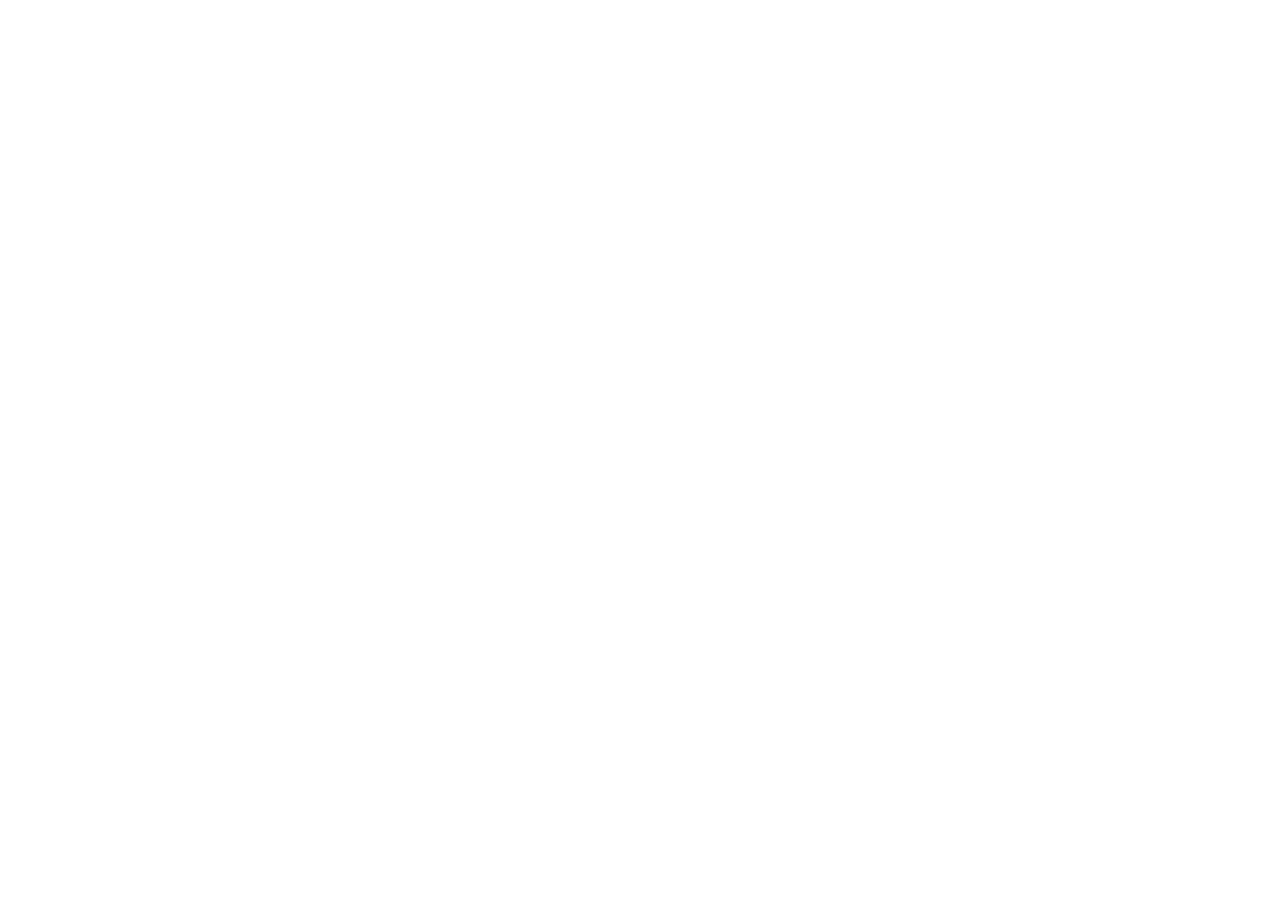
==== index.html @ 3c774c59 "project start" ====
<!DOCTYPE html>
<html lang="en">
<head>
    <meta charset="UTF-8">
    <meta name="viewport" content="width=device-width, initial-scale=1.0">
    <link rel="stylesheet" href="./styles/style.css">
    <title>{YOUR WEBSITE NAME}</title>
</head>
<body>
    
</body>
</html>
---- styles/style.css ----
@charset "UTF-8";
/**
  Нормализация блочной модели
 */
*,
::before,
::after {
  box-sizing: border-box;
}

/**
   Убираем внутренние отступы слева тегам списков,
   у которых есть атрибут class
  */
:where(ul, ol):where([class]) {
  padding-left: 0;
}

/**
   Убираем внешние отступы body и двум другим тегам,
   у которых есть атрибут class
  */
body,
:where(blockquote, figure):where([class]) {
  margin: 0;
}

/**
   Убираем внешние отступы вертикали нужным тегам,
   у которых есть атрибут class
  */
:where(h1, h2, h3, h4, h5, h6, p, ul, ol, dl):where([class]) {
  margin-block: 0;
}

:where(dd[class]) {
  margin-left: 0;
}

:where(fieldset[class]) {
  margin-left: 0;
  padding: 0;
  border: none;
}

/**
   Убираем стандартный маркер маркированному списку,
   у которого есть атрибут class
  */
:where(ul[class]) {
  list-style: none;
}

:where(address[class]) {
  font-style: normal;
}

/**
   Обнуляем вертикальные внешние отступы параграфа,
   объявляем локальную переменную для внешнего отступа вниз,
   чтобы избежать взаимодействие с более сложным селектором
  */
p {
  --paragraphMarginBottom: 24px;
  margin-block: 0;
}

/**
   Внешний отступ вниз для параграфа без атрибута class,
   который расположен не последним среди своих соседних элементов
  */
p:where(:not([class]):not(:last-child)) {
  margin-bottom: var(--paragraphMarginBottom);
}

/**
   Упрощаем работу с изображениями и видео
  */
img,
video {
  display: block;
  height: auto;
}

/**
   Наследуем свойства шрифт для полей ввода
  */
input,
textarea,
select,
button {
  font: inherit;
}

html {
  /**
     Пригодится в большинстве ситуаций
     (когда, например, нужно будет "прижать" футер к низу сайта)
    */
  height: 100%;
  /**
     Убираем скачок интерфейса по горизонтали
     при появлении / исчезновении скроллбара
    */
  scrollbar-gutter: stable;
}

/**
   Плавный скролл
  */
html,
:has(:target) {
  scroll-behavior: smooth;
}

body {
  /**
     Пригодится в большинстве ситуаций
     (когда, например, нужно будет "прижать" футер к низу сайта)
    */
  min-height: 100%;
  /**
     Унифицированный интерлиньяж
    */
  line-height: 1.5;
}

/**
   Нормализация высоты элемента ссылки при его инспектировании в DevTools
  */
a:where([class]) {
  display: inline-flex;
}

/**
   Курсор-рука при наведении на элемент
  */
button,
label {
  cursor: pointer;
}

/**
   Приводим к единому цвету svg-элементы
   (за исключением тех, у которых уже указан
   атрибут fill со значением 'none' или начинается с 'url')
  */
:where([fill]:not([fill=none], [fill^=url])) {
  fill: currentColor;
}

/**
   Приводим к единому цвету svg-элементы
   (за исключением тех, у которых уже указан
   атрибут stroke со значением 'none')
  */
:where([stroke]:not([stroke=none], [stroke^=url])) {
  stroke: currentColor;
}

/**
   Чиним баг задержки смены цвета при взаимодействии с svg-элементами
  */
svg * {
  transition-property: fill, stroke;
}

/**
   Приведение рамок таблиц в классический 'collapse' вид
  */
:where(table) {
  border-collapse: collapse;
  border-color: currentColor;
}

/**
   Удаляем все анимации и переходы для людей,
   которые предпочитают их не использовать
  */
@media (prefers-reduced-motion: reduce) {
  *,
  ::before,
  ::after {
    animation-duration: 0.01ms !important;
    animation-iteration-count: 1 !important;
    transition-duration: 0.01ms !important;
    scroll-behavior: auto !important;
  }
}
body {
  font-family: var(--font-family-base);
  font-weight: "YOUR FONT WEIGHT HERE";
  font-size: "YOUR FONT SIZE HERE";
  line-height: "YOUR LINE HEIGHT HERE";
  color: "YOUR TEXT COLOR HERE";
  background-color: "YOUR BACKGROUND COLOR HERE";
}

a,
button,
textarea,
input,
svg * {
  transition-duration: var(--transition-duration);
}

a {
  text-decoration: none;
  color: inherit;
}

:root {
  --font-family-base: "YOUR FONT FAMILY HERE";
  --container-width: "YOUR CONTAINER WIDTH HERE";
  --container-padding-x: "YOUR CONTAINER PADDING X HERE";
}

.container {
  max-width: calc(var(--container-width) + var(--container-padding-x) * 2);
  margin-inline: auto;
  padding-inline: var(--container-padding-x);
}

.visually-hidden {
  position: absolute !important;
  width: 1px !important;
  height: 1px !important;
  margin: -1px !important;
  border: 0 !important;
  padding: 0 !important;
  white-space: nowrap !important;
  -webkit-clip-path: inset(100%) !important;
          clip-path: inset(100%) !important;
  clip: rect(0 0 0 0) !important;
  overflow: hidden !important;
}

@media (max-width: 550px) {
  .hidden-mobile {
    display: none !important;
  }
}

@media (min-width: 550px) {
  .visible-mobile {
    display: none !important;
  }
}

@media (max-width: 1024px) {
  .hidden-tablet {
    display: none !important;
    visibility: hidden;
  }
}

@media (min-width: 1024px) {
  .visible-tablet {
    display: none !important;
    visibility: hidden;
  }
}/*# sourceMappingURL=style.css.map */
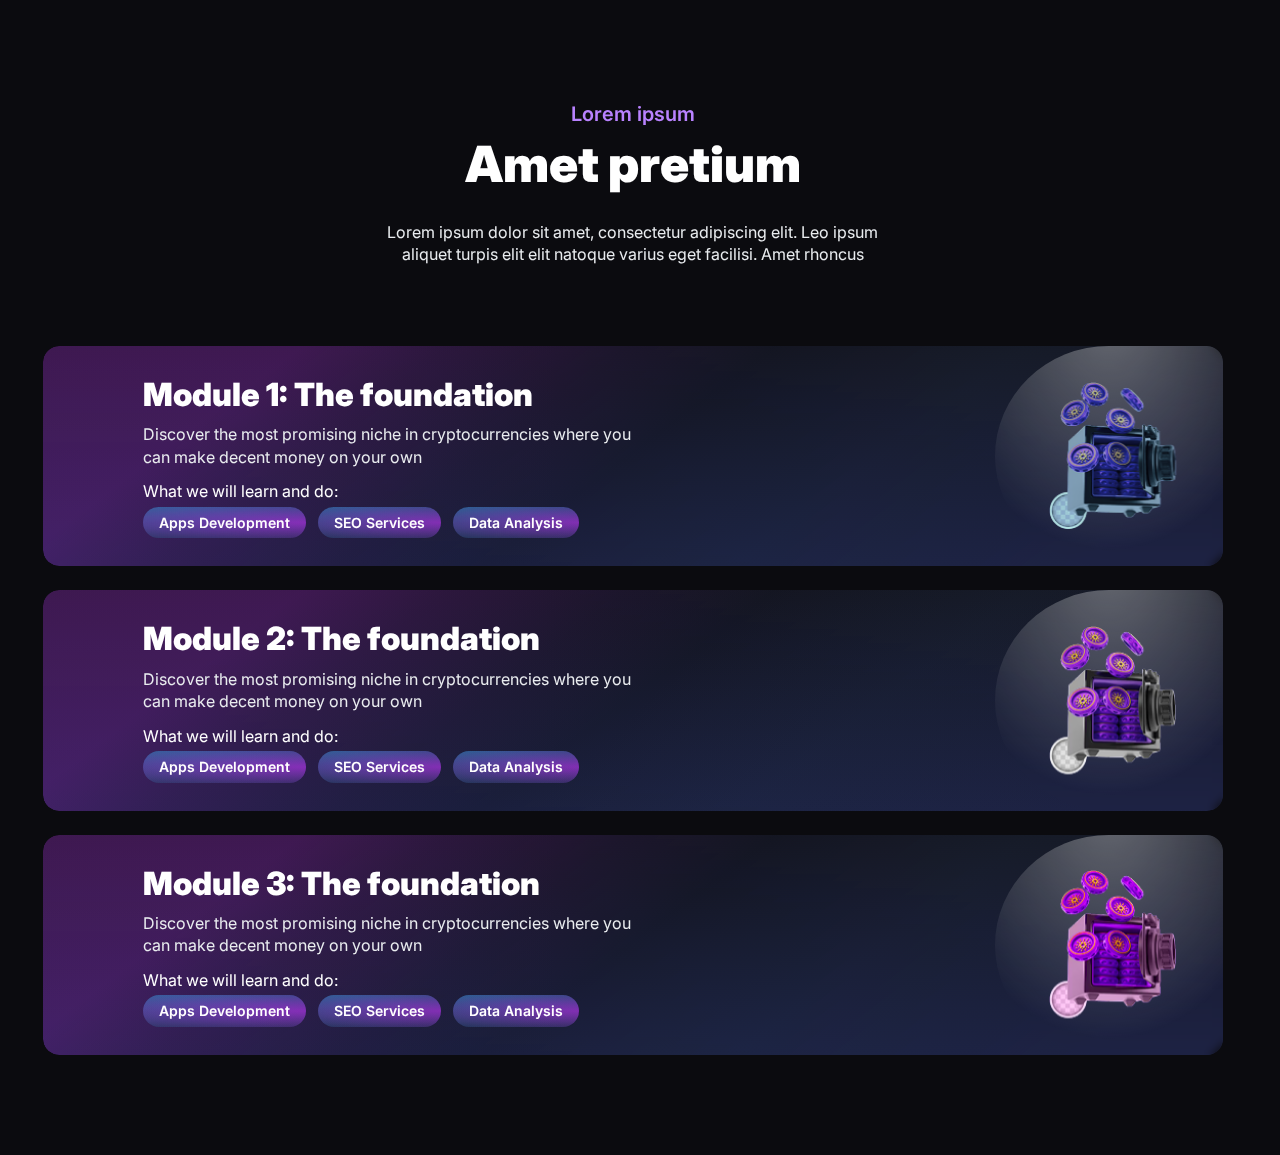
==== commit b0b22518: "modules done" ====
--- a/index.html
+++ b/index.html
@@ -1,12 +1,185 @@
 <!DOCTYPE html>
 <html lang="en">
-<head>
-    <meta charset="UTF-8">
-    <meta name="viewport" content="width=device-width, initial-scale=1.0">
-    <link rel="stylesheet" href="./styles/style.css">
-    <title>{YOUR WEBSITE NAME}</title>
-</head>
-<body>
-    
-</body>
-</html>+  <head>
+    <meta charset="UTF-8" />
+    <meta name="viewport" content="width=device-width, initial-scale=1.0" />
+    <link rel="stylesheet" href="./styles/style.css" />
+    <title>Crypto</title>
+  </head>
+  <body>
+    <main class="main">
+      <section class="modules section">
+        <div class="modules__inner">
+          <div class="container">
+            <div class="modules__text">
+              <h5 class="modules__subtitle section__subtitle">Lorem ipsum</h5>
+              <h2 class="modules__title section__title">Amet pretium</h2>
+              <p class="modules__body-text section__body-text">
+                Lorem ipsum dolor sit amet, consectetur adipiscing elit. Leo
+                ipsum aliquet turpis elit elit natoque varius eget facilisi.
+                Amet rhoncus
+              </p>
+            </div>
+          </div>
+          <div class="modules__content">
+            <div class="container">
+              <div class="modules__cards">
+                <div class="modules__card">
+                  <div class="modules__card-content">
+                    <div class="modules__card-drop-down">
+                      <div class="modules__card-top">
+                        <p class="modules__card-title">
+                          Module 1: The foundation
+                        </p>
+                        <button class="modules__card-icon-wrapper">
+                          <svg
+                            class="modules__card-arrow visible-mobile"
+                            viewBox="0 0 29 12"
+                            fill="none"
+                            xmlns="http://www.w3.org/2000/svg"
+                          >
+                            <path
+                              d="M2.2487 0.315406L13.5702 9.53686C13.8173 9.7391 14.1507 9.85254 14.4982 9.85254C14.8457 9.85254 15.1791 9.7391 15.4262 9.53686L26.7501 0.317406C26.9987 0.115267 27.3332 0.00200071 27.6817 0.00200071C28.0302 0.0020007 28.3647 0.115267 28.6133 0.317406C28.7357 0.416154 28.833 0.534179 28.8994 0.664524C28.9658 0.79487 29 0.9349 29 1.07636C29 1.21782 28.9658 1.35785 28.8994 1.4882C28.833 1.61854 28.7357 1.73657 28.6133 1.83531L17.2942 11.0548C16.5486 11.6606 15.5455 12 14.5006 12C13.4558 12 12.4526 11.6606 11.7071 11.0548L0.387957 1.83532C0.26519 1.73654 0.167604 1.61839 0.100967 1.48786C0.0343323 1.35733 -1.89284e-06 1.21706 -1.89453e-06 1.07536C-1.89621e-06 0.93366 0.0343323 0.793396 0.100967 0.662865C0.167604 0.532334 0.26519 0.414186 0.387957 0.315406C0.636511 0.113267 0.971054 3.34242e-07 1.31954 3.30086e-07C1.66802 3.25931e-07 2.00256 0.113267 2.25112 0.315406"
+                              fill="white"
+                            />
+                          </svg>
+                        </button>
+                      </div>
+                      <div class="modules__card-text-wrapper">
+                        <div class="modules__card-hide-text">
+                          <p class="modules__card-text section__body-text">
+                            Discover the most promising niche in
+                            cryptocurrencies where you can make decent money on
+                            your own
+                          </p>
+                        </div>
+                      </div>
+                    </div>
+                    <p class="modules__subtitle">What we will learn and do:</p>
+                    <div class="modules__card-buttons">
+                      <a href="#" class="modules__card-btn button--hash"
+                        >Apps Development</a
+                      >
+                      <a href="#" class="modules__card-btn button--hash"
+                        >SEO Services</a
+                      >
+                      <a href="#" class="modules__card-btn button--hash"
+                        >Data Analysis</a
+                      >
+                    </div>
+                  </div>
+                  <img
+                    src="./public/images/modules/card1.png"
+                    alt="card image"
+                    class="modules__card-image"
+                  />
+                </div>
+                <div class="modules__card">
+                  <div class="modules__card-content">
+                    <div class="modules__card-drop-down">
+                      <div class="modules__card-top">
+                        <p class="modules__card-title">
+                          Module 2: The foundation
+                        </p>
+                        <button class="modules__card-icon-wrapper">
+                          <svg
+                            class="modules__card-arrow visible-mobile"
+                            viewBox="0 0 29 12"
+                            fill="none"
+                            xmlns="http://www.w3.org/2000/svg"
+                          >
+                            <path
+                              d="M2.2487 0.315406L13.5702 9.53686C13.8173 9.7391 14.1507 9.85254 14.4982 9.85254C14.8457 9.85254 15.1791 9.7391 15.4262 9.53686L26.7501 0.317406C26.9987 0.115267 27.3332 0.00200071 27.6817 0.00200071C28.0302 0.0020007 28.3647 0.115267 28.6133 0.317406C28.7357 0.416154 28.833 0.534179 28.8994 0.664524C28.9658 0.79487 29 0.9349 29 1.07636C29 1.21782 28.9658 1.35785 28.8994 1.4882C28.833 1.61854 28.7357 1.73657 28.6133 1.83531L17.2942 11.0548C16.5486 11.6606 15.5455 12 14.5006 12C13.4558 12 12.4526 11.6606 11.7071 11.0548L0.387957 1.83532C0.26519 1.73654 0.167604 1.61839 0.100967 1.48786C0.0343323 1.35733 -1.89284e-06 1.21706 -1.89453e-06 1.07536C-1.89621e-06 0.93366 0.0343323 0.793396 0.100967 0.662865C0.167604 0.532334 0.26519 0.414186 0.387957 0.315406C0.636511 0.113267 0.971054 3.34242e-07 1.31954 3.30086e-07C1.66802 3.25931e-07 2.00256 0.113267 2.25112 0.315406"
+                              fill="white"
+                            />
+                          </svg>
+                        </button>
+                      </div>
+                      <div class="modules__card-text-wrapper">
+                        <div class="modules__card-hide-text">
+                          <p class="modules__card-text section__body-text">
+                            Discover the most promising niche in
+                            cryptocurrencies where you can make decent money on
+                            your own
+                          </p>
+                        </div>
+                      </div>
+                    </div>
+                    <p class="modules__subtitle">What we will learn and do:</p>
+                    <div class="modules__card-buttons">
+                      <a href="#" class="modules__card-btn button--hash"
+                        >Apps Development</a
+                      >
+                      <a href="#" class="modules__card-btn button--hash"
+                        >SEO Services</a
+                      >
+                      <a href="#" class="modules__card-btn button--hash"
+                        >Data Analysis</a
+                      >
+                    </div>
+                  </div>
+                  <img
+                    src="./public/images/modules/card2.png"
+                    alt="card image"
+                    class="modules__card-image"
+                  />
+                </div>
+                <div class="modules__card">
+                  <div class="modules__card-content">
+                    <div class="modules__card-drop-down">
+                      <div class="modules__card-top">
+                        <p class="modules__card-title">
+                          Module 3: The foundation
+                        </p>
+                        <button class="modules__card-icon-wrapper">
+                          <svg
+                            class="modules__card-arrow visible-mobile"
+                            viewBox="0 0 29 12"
+                            fill="none"
+                            xmlns="http://www.w3.org/2000/svg"
+                          >
+                            <path
+                              d="M2.2487 0.315406L13.5702 9.53686C13.8173 9.7391 14.1507 9.85254 14.4982 9.85254C14.8457 9.85254 15.1791 9.7391 15.4262 9.53686L26.7501 0.317406C26.9987 0.115267 27.3332 0.00200071 27.6817 0.00200071C28.0302 0.0020007 28.3647 0.115267 28.6133 0.317406C28.7357 0.416154 28.833 0.534179 28.8994 0.664524C28.9658 0.79487 29 0.9349 29 1.07636C29 1.21782 28.9658 1.35785 28.8994 1.4882C28.833 1.61854 28.7357 1.73657 28.6133 1.83531L17.2942 11.0548C16.5486 11.6606 15.5455 12 14.5006 12C13.4558 12 12.4526 11.6606 11.7071 11.0548L0.387957 1.83532C0.26519 1.73654 0.167604 1.61839 0.100967 1.48786C0.0343323 1.35733 -1.89284e-06 1.21706 -1.89453e-06 1.07536C-1.89621e-06 0.93366 0.0343323 0.793396 0.100967 0.662865C0.167604 0.532334 0.26519 0.414186 0.387957 0.315406C0.636511 0.113267 0.971054 3.34242e-07 1.31954 3.30086e-07C1.66802 3.25931e-07 2.00256 0.113267 2.25112 0.315406"
+                              fill="white"
+                            />
+                          </svg>
+                        </button>
+                      </div>
+                      <div class="modules__card-text-wrapper">
+                        <div class="modules__card-hide-text">
+                          <p class="modules__card-text section__body-text">
+                            Discover the most promising niche in
+                            cryptocurrencies where you can make decent money on
+                            your own
+                          </p>
+                        </div>
+                      </div>
+                    </div>
+                    <p class="modules__subtitle">What we will learn and do:</p>
+                    <div class="modules__card-buttons">
+                      <a href="#" class="modules__card-btn button--hash"
+                        >Apps Development</a
+                      >
+                      <a href="#" class="modules__card-btn button--hash"
+                        >SEO Services</a
+                      >
+                      <a href="#" class="modules__card-btn button--hash"
+                        >Data Analysis</a
+                      >
+                    </div>
+                  </div>
+                  <img
+                    src="./public/images/modules/card3.png"
+                    alt="card image"
+                    class="modules__card-image"
+                  />
+                </div>
+              </div>
+            </div>
+          </div>
+        </div>
+      </section>
+    </main>
+    <script src="./scripts/modules.js" defer></script>
+  </body>
+</html>
--- a/styles/style.css
+++ b/styles/style.css
@@ -189,11 +189,11 @@
 }
 body {
   font-family: var(--font-family-base);
-  font-weight: "YOUR FONT WEIGHT HERE";
-  font-size: "YOUR FONT SIZE HERE";
-  line-height: "YOUR LINE HEIGHT HERE";
-  color: "YOUR TEXT COLOR HERE";
-  background-color: "YOUR BACKGROUND COLOR HERE";
+  font-weight: 400;
+  font-size: 16px;
+  line-height: 1.4;
+  color: var(--gray-0);
+  background-color: var(--bg);
 }
 
 a,
@@ -209,12 +209,87 @@
   color: inherit;
 }
 
+h1 {
+  font-size: 85px;
+  font-weight: 900;
+  line-height: 1.3;
+}
+
+h2 {
+  font-size: 50px;
+  font-weight: 900;
+  line-height: 1.3;
+}
+
+h3 {
+  font-size: 32px;
+  font-weight: 600;
+  line-height: 1.3;
+}
+
+h4 {
+  font-size: 28px;
+  font-weight: 900;
+  line-height: 1.3;
+}
+
+h5 {
+  font-size: 20px;
+  font-weight: 600;
+}
+
+.button-text {
+  font-size: 16px;
+  font-weight: 600;
+}
+
+.small-text {
+  font-size: 12px;
+  font-weight: 600;
+  line-height: 1.4;
+}
+
+.section {
+  padding-top: 100px;
+  padding-bottom: 100px;
+}
+.section__title {
+  color: var(--gray-0);
+}
+.section__subtitle {
+  color: var(--primery);
+}
+.section__body-text {
+  color: var(--gray-30);
+}
+
 :root {
-  --font-family-base: "YOUR FONT FAMILY HERE";
-  --container-width: "YOUR CONTAINER WIDTH HERE";
-  --container-padding-x: "YOUR CONTAINER PADDING X HERE";
-}
-
+  --font-family-base: "Inter", sans-serif;
+  --primery: #b982ff;
+  --accented: #ffcf0f;
+  --gradient: linear-gradient(45deg, #18c8ff 0%, #933ffe 100%);
+  --bg: #0b0b0f;
+  --gray-100: #212529;
+  --gray-80: #495057;
+  --gray-60: #6e7584;
+  --gray-50: #adb5bd;
+  --gray-40: #ced4da;
+  --gray-30: #e9ecef;
+  --gray-20: #f1f3f5;
+  --gray-10: #f8f9fa;
+  --gray-0: #ffffff;
+  --container-width: 1180px;
+  --container-padding-x: 20px;
+  --section-padding-y: 100px;
+}
+
+@font-face {
+  font-family: "Inter";
+  src: url("../public/fonts/Inter-VariableFont_opsz,wght.woff2") format("woff2 supports variations"), url("../public/fonts/Inter-VariableFont_opsz,wght.woff2") format("woff2-variations");
+  font-weight: 100 900;
+  font-style: normal;
+  font-display: swap;
+}
 .container {
   max-width: calc(var(--container-width) + var(--container-padding-x) * 2);
   margin-inline: auto;
@@ -259,4 +334,217 @@
     display: none !important;
     visibility: hidden;
   }
+}
+
+.button--hash {
+  padding: 6px 16px;
+  border-radius: 16px;
+  font-size: 14px;
+  font-weight: 600;
+  line-height: 1.4;
+  color: var(--gray-0);
+  background: radial-gradient(144.5% 66.64% at 102% 50%, rgba(223, 29, 255, 0.5), rgba(72, 205, 255, 0) 100%), radial-gradient(306.79% 166.09% at -5% -17%, rgba(61, 165, 245, 0.5), rgba(62, 69, 238, 0) 100%), linear-gradient(135deg, rgba(41, 46, 75, 0.38) 0%, rgba(41, 46, 75, 0.18) 100%, rgba(48, 58, 120, 0.5) 100%);
+}
+
+.modules__text {
+  text-align: center;
+  max-width: 500px;
+  margin-inline: auto;
+  margin-bottom: 80px;
+}
+.modules__title {
+  margin-bottom: 24px;
+}
+.modules__subtitle {
+  margin-bottom: 4px;
+}
+@media (max-width: 550px) {
+  .modules__content .container {
+    padding: 0;
+  }
+}
+.modules__cards {
+  display: flex;
+  flex-direction: column;
+  gap: 24px;
+}
+@media (max-width: 550px) {
+  .modules__cards {
+    gap: 20px;
+  }
+}
+.modules__card {
+  --open: 0;
+  display: flex;
+  justify-content: space-between;
+  align-items: center;
+  position: relative;
+  gap: 30px;
+  border-radius: 16px;
+  overflow: hidden;
+}
+.modules__card--active .modules__card-text-wrapper {
+  grid-template-rows: 1fr;
+}
+.modules__card--active .modules__card-arrow {
+  transform: rotate(180deg);
+}
+.modules__card::before {
+  content: "";
+  position: absolute;
+  top: 0;
+  left: 0;
+  width: 100%;
+  height: 100%;
+  z-index: -1;
+  border-radius: inherit;
+  -webkit-backdrop-filter: blur(100px);
+          backdrop-filter: blur(100px);
+  background: linear-gradient(143.22deg, rgba(223, 29, 255, 0.2) 17.688%, rgba(155, 20, 177, 0.17) 27.411%, rgba(124, 16, 141, 0.16) 31.94%, rgba(69, 9, 79, 0.13) 39.73%, rgba(0, 0, 0, 0.1) 49.661%, rgba(9, 24, 30, 0.09) 56.721%, rgba(21, 60, 74, 0.07) 66.923%, rgba(72, 205, 255, 0) 92.742%), linear-gradient(180deg, rgba(41, 46, 75, 0.38), rgba(48, 58, 120, 0.5) 100%);
+}
+@media (max-width: 550px) {
+  .modules__card {
+    --open: 1;
+    border-radius: 0;
+  }
+}
+.modules__card::after {
+  content: "";
+  position: absolute;
+  top: 0;
+  right: 0;
+  width: 228px;
+  height: 100%;
+  -webkit-backdrop-filter: blur(5px);
+          backdrop-filter: blur(5px);
+  background: radial-gradient(79.76% 109.18% at 50% -16%, rgba(255, 255, 255, 0.36), rgba(255, 255, 255, 0) 100%);
+  z-index: 1;
+  border-top-left-radius: 50%;
+  border-bottom-left-radius: 50%;
+}
+@media (max-width: 1024px) {
+  .modules__card::after {
+    width: 160px;
+  }
+}
+@media (max-width: 550px) {
+  .modules__card::after {
+    width: 172px;
+    right: -80px;
+  }
+}
+.modules__card-content {
+  padding: 28px 0;
+  margin-left: 100px;
+  max-width: 514px;
+  padding-right: 12px;
+  position: relative;
+  z-index: 2;
+}
+@media (max-width: 1024px) {
+  .modules__card-content {
+    padding: 25px 0;
+    padding-right: 0px;
+    margin-left: 30px;
+  }
+}
+.modules__card-top {
+  display: flex;
+  justify-content: space-between;
+  align-items: flex-start;
+  gap: 15px;
+}
+.modules__card-icon-wrapper {
+  background: transparent;
+  border: none;
+  padding: 0;
+  margin: 0;
+  cursor: pointer;
+}
+.modules__card-arrow {
+  margin-top: 12px;
+  width: 32px;
+  height: auto;
+  transition: transform 0.3s ease-in-out;
+}
+.modules__card-arrow path {
+  fill: var(--gray-0);
+}
+.modules__card-title {
+  font-size: 32px;
+  font-weight: 900;
+  line-height: 1.3;
+  margin-bottom: 8px;
+}
+@media (max-width: 550px) {
+  .modules__card-title {
+    font-size: 24px;
+  }
+}
+.modules__card-hide-text {
+  overflow: hidden;
+}
+.modules__card-text-wrapper {
+  display: grid;
+  grid-template-rows: 1fr;
+  overflow: hidden;
+  transition: grid-template-rows 0.3s ease-in-out;
+}
+@media (max-width: 550px) {
+  .modules__card-text-wrapper {
+    grid-template-rows: 0fr;
+  }
+}
+.modules__card-text {
+  margin-bottom: 12px;
+  overflow: hidden;
+}
+@media (max-width: 550px) {
+  .modules__card-text {
+    font-size: 14px;
+  }
+}
+.modules__card-subtitle {
+  font-size: 16px;
+  font-weight: 700;
+  line-height: 1.4;
+  margin-bottom: 8px;
+}
+@media (max-width: 550px) {
+  .modules__card-subtitle {
+    font-size: 14px;
+  }
+}
+.modules__card-buttons {
+  display: flex;
+  gap: 12px;
+  flex-wrap: wrap;
+}
+.modules__card-btn {
+  flex-shrink: 0;
+  align-items: center;
+}
+@media (max-width: 550px) {
+  .modules__card-btn {
+    font-size: 12px;
+  }
+}
+.modules__card-image {
+  width: 130px;
+  margin-right: 45px;
+  align-self: center;
+  position: relative;
+  z-index: 2;
+}
+@media (max-width: 1024px) {
+  .modules__card-image {
+    width: 92px;
+    margin-right: 26px;
+  }
+}
+@media (max-width: 550px) {
+  .modules__card-image {
+    width: 62px;
+    margin-right: 10px;
+  }
 }/*# sourceMappingURL=style.css.map */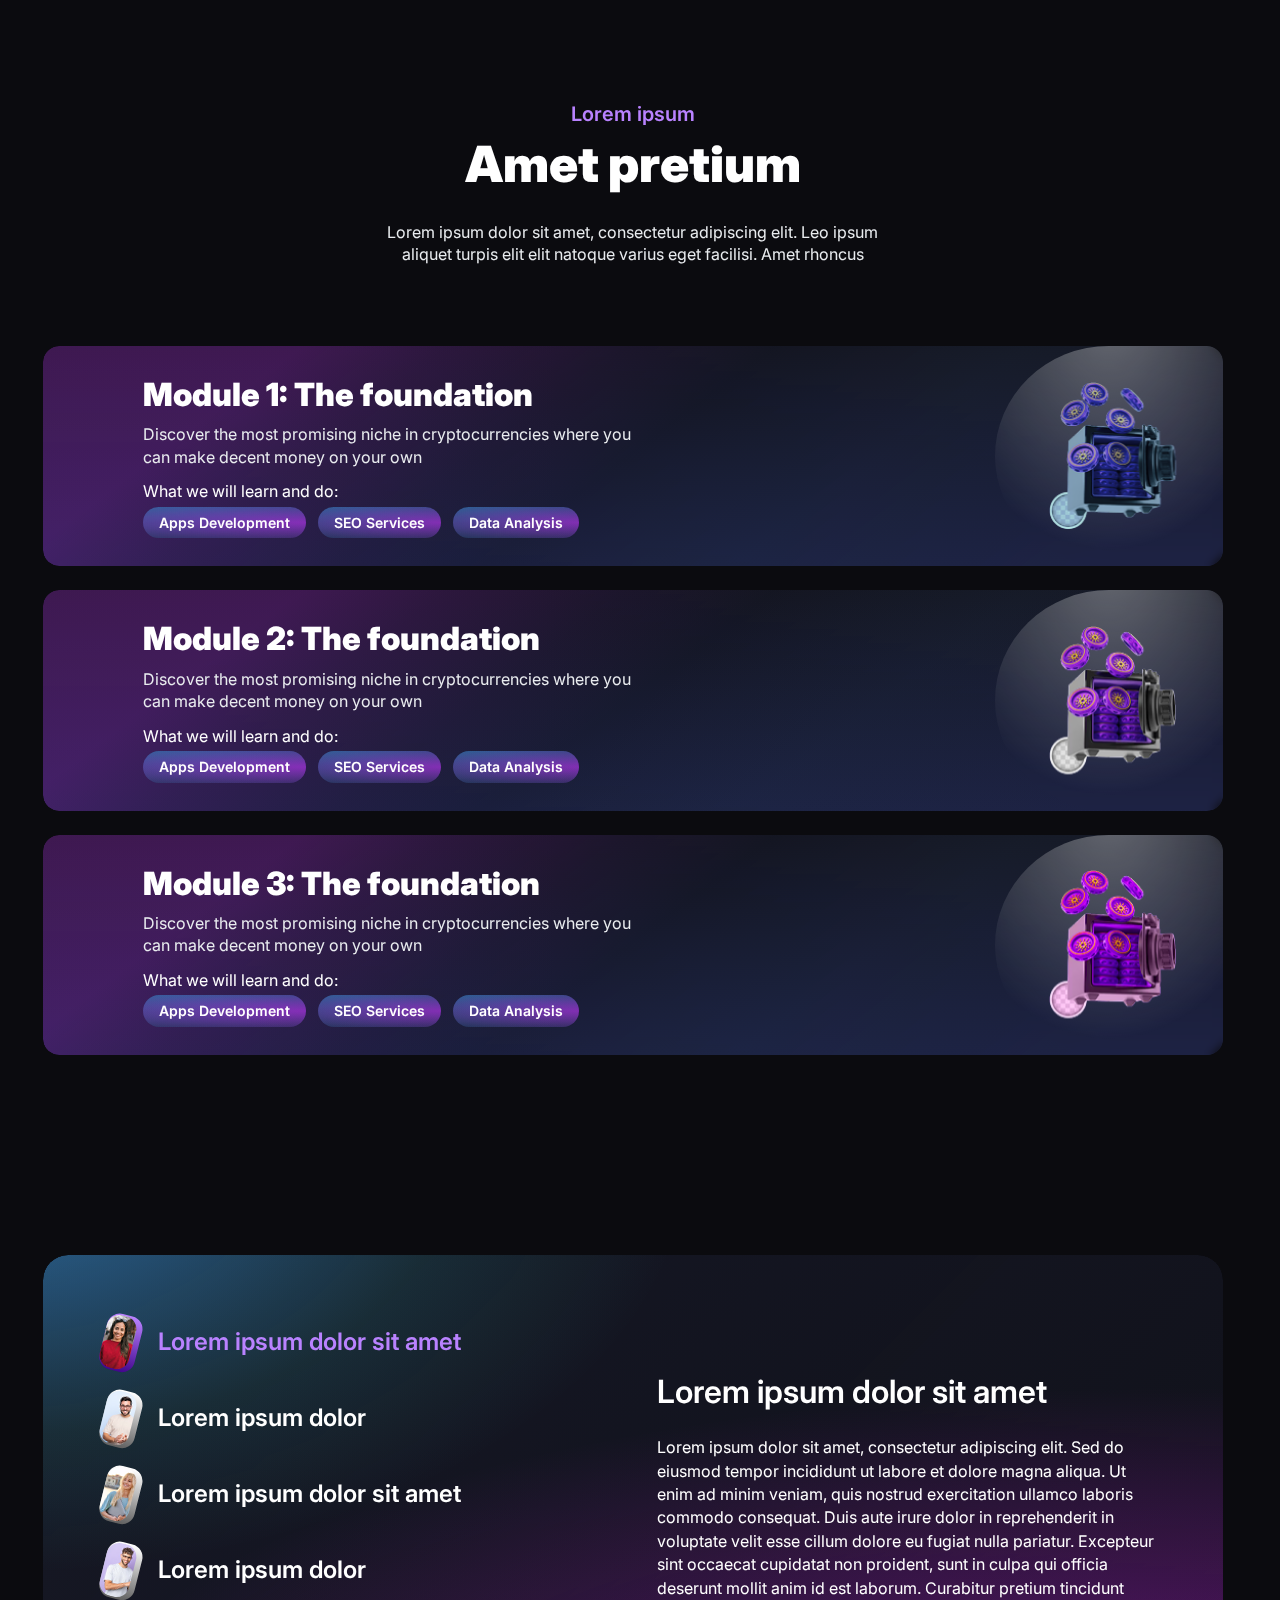
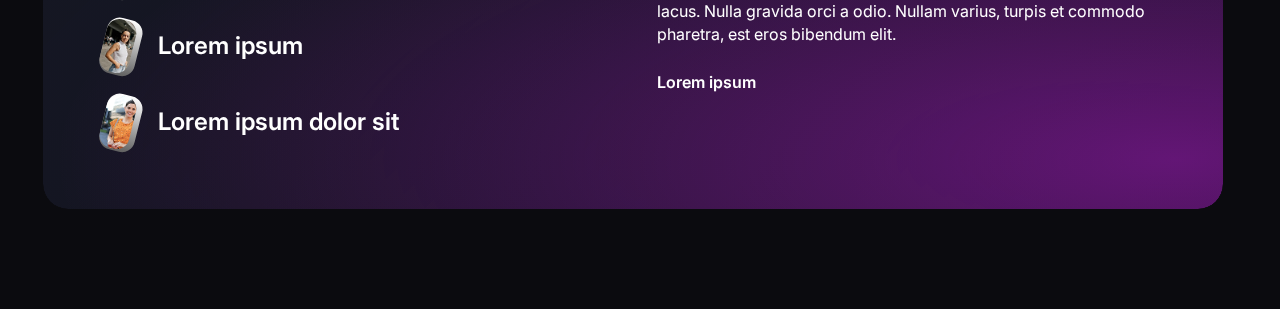
==== commit 22f53730: "Done" ====
--- a/index.html
+++ b/index.html
@@ -179,7 +179,457 @@
           </div>
         </div>
       </section>
+      <section class="speakers section">
+        <div class="container">
+          <div class="speakers__inner">
+            <div class="speakers__people">
+              <div class="speakers__person">
+                <div class="speakers__person-text">
+                  <button
+                    class="speakers__person-info speakers__person-info--active"
+                    data-id="1"
+                  >
+                    <div class="speakers__person-top">
+                      <div class="speakers__person-img">
+                        <div class="speakers__person-photo-wrapper">
+                          <img
+                            src="./public/images/people/1.png"
+                            alt=""
+                            class="speakers__person-photo"
+                          />
+                        </div>
+                      </div>
+                      <p class="speakers__person-title">
+                        Lorem ipsum dolor sit amet
+                      </p>
+                    </div>
+                    <svg
+                      class="speakers__person-arrow visible-tablet"
+                      viewBox="0 0 29 12"
+                      fill="none"
+                      xmlns="http://www.w3.org/2000/svg"
+                    >
+                      <path
+                        d="M2.2487 0.315406L13.5702 9.53686C13.8173 9.7391 14.1507 9.85254 14.4982 9.85254C14.8457 9.85254 15.1791 9.7391 15.4262 9.53686L26.7501 0.317406C26.9987 0.115267 27.3332 0.00200071 27.6817 0.00200071C28.0302 0.0020007 28.3647 0.115267 28.6133 0.317406C28.7357 0.416154 28.833 0.534179 28.8994 0.664524C28.9658 0.79487 29 0.9349 29 1.07636C29 1.21782 28.9658 1.35785 28.8994 1.4882C28.833 1.61854 28.7357 1.73657 28.6133 1.83531L17.2942 11.0548C16.5486 11.6606 15.5455 12 14.5006 12C13.4558 12 12.4526 11.6606 11.7071 11.0548L0.387957 1.83532C0.26519 1.73654 0.167604 1.61839 0.100967 1.48786C0.0343323 1.35733 -1.89284e-06 1.21706 -1.89453e-06 1.07536C-1.89621e-06 0.93366 0.0343323 0.793396 0.100967 0.662865C0.167604 0.532334 0.26519 0.414186 0.387957 0.315406C0.636511 0.113267 0.971054 3.34242e-07 1.31954 3.30086e-07C1.66802 3.25931e-07 2.00256 0.113267 2.25112 0.315406"
+                        fill="white"
+                      />
+                    </svg>
+                  </button>
+                  <div class="speakers__person-content visible-tablet">
+                    <div class="speakers__person-content-hide">
+                      <h3 class="speakers__content-item-title">
+                        Lorem ipsum dolor sit amet
+                      </h3>
+                      <p class="speakers__content-item-text">
+                        Lorem ipsum dolor sit amet, consectetur adipiscing elit.
+                        Sed do eiusmod tempor incididunt ut labore et dolore
+                        magna aliqua. Ut enim ad minim veniam, quis nostrud
+                        exercitation ullamco laboris commodo consequat. Duis
+                        aute irure dolor in reprehenderit in voluptate velit
+                        esse cillum dolore eu fugiat nulla pariatur. Excepteur
+                        sint occaecat cupidatat non proident, sunt in culpa qui
+                        officia deserunt mollit anim id est laborum. Curabitur
+                        pretium tincidunt lacus. Nulla gravida orci a odio.
+                        Nullam varius, turpis et commodo pharetra, est eros
+                        bibendum elit.
+                      </p>
+                      <p class="speakers__content-item-subtitle button-text">
+                        Lorem ipsum
+                      </p>
+                    </div>
+                  </div>
+                </div>
+              </div>
+              <div class="speakers__person">
+                <div class="speakers__person-text">
+                  <button class="speakers__person-info" data-id="2">
+                    <div class="speakers__person-top">
+                      <div class="speakers__person-img">
+                        <div class="speakers__person-photo-wrapper">
+                          <img
+                            src="./public/images/people/2.png"
+                            alt=""
+                            class="speakers__person-photo"
+                          />
+                        </div>
+                      </div>
+                      <p class="speakers__person-title">Lorem ipsum dolor</p>
+                    </div>
+                    <svg
+                      class="speakers__person-arrow visible-tablet"
+                      viewBox="0 0 29 12"
+                      fill="none"
+                      xmlns="http://www.w3.org/2000/svg"
+                    >
+                      <path
+                        d="M2.2487 0.315406L13.5702 9.53686C13.8173 9.7391 14.1507 9.85254 14.4982 9.85254C14.8457 9.85254 15.1791 9.7391 15.4262 9.53686L26.7501 0.317406C26.9987 0.115267 27.3332 0.00200071 27.6817 0.00200071C28.0302 0.0020007 28.3647 0.115267 28.6133 0.317406C28.7357 0.416154 28.833 0.534179 28.8994 0.664524C28.9658 0.79487 29 0.9349 29 1.07636C29 1.21782 28.9658 1.35785 28.8994 1.4882C28.833 1.61854 28.7357 1.73657 28.6133 1.83531L17.2942 11.0548C16.5486 11.6606 15.5455 12 14.5006 12C13.4558 12 12.4526 11.6606 11.7071 11.0548L0.387957 1.83532C0.26519 1.73654 0.167604 1.61839 0.100967 1.48786C0.0343323 1.35733 -1.89284e-06 1.21706 -1.89453e-06 1.07536C-1.89621e-06 0.93366 0.0343323 0.793396 0.100967 0.662865C0.167604 0.532334 0.26519 0.414186 0.387957 0.315406C0.636511 0.113267 0.971054 3.34242e-07 1.31954 3.30086e-07C1.66802 3.25931e-07 2.00256 0.113267 2.25112 0.315406"
+                        fill="white"
+                      />
+                    </svg>
+                  </button>
+                  <div class="speakers__person-content visible-tablet">
+                    <div class="speakers__person-content-hide">
+                      <h3 class="speakers__content-item-title">
+                        Lorem ipsum dolor sit amet
+                      </h3>
+                      <p class="speakers__content-item-text">
+                        Lorem ipsum dolor sit amet, consectetur adipiscing elit.
+                        Sed do eiusmod tempor incididunt ut labore et dolore
+                        magna aliqua. Ut enim ad minim veniam, quis nostrud
+                        exercitation ullamco laboris commodo consequat. Duis
+                        aute irure dolor in reprehenderit in voluptate velit
+                        esse cillum dolore eu fugiat nulla pariatur. Excepteur
+                        sint occaecat cupidatat non proident, sunt in culpa qui
+                        officia deserunt mollit anim id est laborum. Curabitur
+                        pretium tincidunt lacus. Nulla gravida orci a odio.
+                        Nullam varius, turpis et commodo pharetra, est eros
+                        bibendum elit.
+                      </p>
+                      <p class="speakers__content-item-subtitle button-text">
+                        Lorem ipsum
+                      </p>
+                    </div>
+                  </div>
+                </div>
+              </div>
+              <div class="speakers__person">
+                <div class="speakers__person-text">
+                  <button class="speakers__person-info" data-id="3">
+                    <div class="speakers__person-top">
+                      <div class="speakers__person-img">
+                        <div class="speakers__person-photo-wrapper">
+                          <img
+                            src="./public/images/people/3.png"
+                            alt=""
+                            class="speakers__person-photo"
+                          />
+                        </div>
+                      </div>
+                      <p class="speakers__person-title">
+                        Lorem ipsum dolor sit amet
+                      </p>
+                    </div>
+                    <svg
+                      class="speakers__person-arrow visible-tablet"
+                      viewBox="0 0 29 12"
+                      fill="none"
+                      xmlns="http://www.w3.org/2000/svg"
+                    >
+                      <path
+                        d="M2.2487 0.315406L13.5702 9.53686C13.8173 9.7391 14.1507 9.85254 14.4982 9.85254C14.8457 9.85254 15.1791 9.7391 15.4262 9.53686L26.7501 0.317406C26.9987 0.115267 27.3332 0.00200071 27.6817 0.00200071C28.0302 0.0020007 28.3647 0.115267 28.6133 0.317406C28.7357 0.416154 28.833 0.534179 28.8994 0.664524C28.9658 0.79487 29 0.9349 29 1.07636C29 1.21782 28.9658 1.35785 28.8994 1.4882C28.833 1.61854 28.7357 1.73657 28.6133 1.83531L17.2942 11.0548C16.5486 11.6606 15.5455 12 14.5006 12C13.4558 12 12.4526 11.6606 11.7071 11.0548L0.387957 1.83532C0.26519 1.73654 0.167604 1.61839 0.100967 1.48786C0.0343323 1.35733 -1.89284e-06 1.21706 -1.89453e-06 1.07536C-1.89621e-06 0.93366 0.0343323 0.793396 0.100967 0.662865C0.167604 0.532334 0.26519 0.414186 0.387957 0.315406C0.636511 0.113267 0.971054 3.34242e-07 1.31954 3.30086e-07C1.66802 3.25931e-07 2.00256 0.113267 2.25112 0.315406"
+                        fill="white"
+                      />
+                    </svg>
+                  </button>
+                  <div class="speakers__person-content visible-tablet">
+                    <div class="speakers__person-content-hide">
+                      <h3 class="speakers__content-item-title">
+                        Lorem ipsum dolor sit amet
+                      </h3>
+                      <p class="speakers__content-item-text">
+                        Lorem ipsum dolor sit amet, consectetur adipiscing elit.
+                        Sed do eiusmod tempor incididunt ut labore et dolore
+                        magna aliqua. Ut enim ad minim veniam, quis nostrud
+                        exercitation ullamco laboris commodo consequat. Duis
+                        aute irure dolor in reprehenderit in voluptate velit
+                        esse cillum dolore eu fugiat nulla pariatur. Excepteur
+                        sint occaecat cupidatat non proident, sunt in culpa qui
+                        officia deserunt mollit anim id est laborum. Curabitur
+                        pretium tincidunt lacus. Nulla gravida orci a odio.
+                        Nullam varius, turpis et commodo pharetra, est eros
+                        bibendum elit.
+                      </p>
+                      <p class="speakers__content-item-subtitle button-text">
+                        Lorem ipsum
+                      </p>
+                    </div>
+                  </div>
+                </div>
+              </div>
+              <div class="speakers__person">
+                <div class="speakers__person-text">
+                  <button class="speakers__person-info" data-id="4">
+                    <div class="speakers__person-top">
+                      <div class="speakers__person-img">
+                        <div class="speakers__person-photo-wrapper">
+                          <img
+                            src="./public/images/people/4.png"
+                            alt=""
+                            class="speakers__person-photo"
+                          />
+                        </div>
+                      </div>
+                      <p class="speakers__person-title">Lorem ipsum dolor</p>
+                    </div>
+                    <svg
+                      class="speakers__person-arrow visible-tablet"
+                      viewBox="0 0 29 12"
+                      fill="none"
+                      xmlns="http://www.w3.org/2000/svg"
+                    >
+                      <path
+                        d="M2.2487 0.315406L13.5702 9.53686C13.8173 9.7391 14.1507 9.85254 14.4982 9.85254C14.8457 9.85254 15.1791 9.7391 15.4262 9.53686L26.7501 0.317406C26.9987 0.115267 27.3332 0.00200071 27.6817 0.00200071C28.0302 0.0020007 28.3647 0.115267 28.6133 0.317406C28.7357 0.416154 28.833 0.534179 28.8994 0.664524C28.9658 0.79487 29 0.9349 29 1.07636C29 1.21782 28.9658 1.35785 28.8994 1.4882C28.833 1.61854 28.7357 1.73657 28.6133 1.83531L17.2942 11.0548C16.5486 11.6606 15.5455 12 14.5006 12C13.4558 12 12.4526 11.6606 11.7071 11.0548L0.387957 1.83532C0.26519 1.73654 0.167604 1.61839 0.100967 1.48786C0.0343323 1.35733 -1.89284e-06 1.21706 -1.89453e-06 1.07536C-1.89621e-06 0.93366 0.0343323 0.793396 0.100967 0.662865C0.167604 0.532334 0.26519 0.414186 0.387957 0.315406C0.636511 0.113267 0.971054 3.34242e-07 1.31954 3.30086e-07C1.66802 3.25931e-07 2.00256 0.113267 2.25112 0.315406"
+                        fill="white"
+                      />
+                    </svg>
+                  </button>
+                  <div class="speakers__person-content visible-tablet">
+                    <div class="speakers__person-content-hide">
+                      <h3 class="speakers__content-item-title">
+                        Lorem ipsum dolor sit amet
+                      </h3>
+                      <p class="speakers__content-item-text">
+                        Lorem ipsum dolor sit amet, consectetur adipiscing elit.
+                        Sed do eiusmod tempor incididunt ut labore et dolore
+                        magna aliqua. Ut enim ad minim veniam, quis nostrud
+                        exercitation ullamco laboris commodo consequat. Duis
+                        aute irure dolor in reprehenderit in voluptate velit
+                        esse cillum dolore eu fugiat nulla pariatur. Excepteur
+                        sint occaecat cupidatat non proident, sunt in culpa qui
+                        officia deserunt mollit anim id est laborum. Curabitur
+                        pretium tincidunt lacus. Nulla gravida orci a odio.
+                        Nullam varius, turpis et commodo pharetra, est eros
+                        bibendum elit.
+                      </p>
+                      <p class="speakers__content-item-subtitle button-text">
+                        Lorem ipsum
+                      </p>
+                    </div>
+                  </div>
+                </div>
+              </div>
+              <div class="speakers__person">
+                <div class="speakers__person-text">
+                  <button class="speakers__person-info" data-id="5">
+                    <div class="speakers__person-top">
+                      <div class="speakers__person-img">
+                        <div class="speakers__person-photo-wrapper">
+                          <img
+                            src="./public/images/people/5.png"
+                            alt=""
+                            class="speakers__person-photo"
+                          />
+                        </div>
+                      </div>
+                      <p class="speakers__person-title">Lorem ipsum</p>
+                    </div>
+                    <svg
+                      class="speakers__person-arrow visible-tablet"
+                      viewBox="0 0 29 12"
+                      fill="none"
+                      xmlns="http://www.w3.org/2000/svg"
+                    >
+                      <path
+                        d="M2.2487 0.315406L13.5702 9.53686C13.8173 9.7391 14.1507 9.85254 14.4982 9.85254C14.8457 9.85254 15.1791 9.7391 15.4262 9.53686L26.7501 0.317406C26.9987 0.115267 27.3332 0.00200071 27.6817 0.00200071C28.0302 0.0020007 28.3647 0.115267 28.6133 0.317406C28.7357 0.416154 28.833 0.534179 28.8994 0.664524C28.9658 0.79487 29 0.9349 29 1.07636C29 1.21782 28.9658 1.35785 28.8994 1.4882C28.833 1.61854 28.7357 1.73657 28.6133 1.83531L17.2942 11.0548C16.5486 11.6606 15.5455 12 14.5006 12C13.4558 12 12.4526 11.6606 11.7071 11.0548L0.387957 1.83532C0.26519 1.73654 0.167604 1.61839 0.100967 1.48786C0.0343323 1.35733 -1.89284e-06 1.21706 -1.89453e-06 1.07536C-1.89621e-06 0.93366 0.0343323 0.793396 0.100967 0.662865C0.167604 0.532334 0.26519 0.414186 0.387957 0.315406C0.636511 0.113267 0.971054 3.34242e-07 1.31954 3.30086e-07C1.66802 3.25931e-07 2.00256 0.113267 2.25112 0.315406"
+                        fill="white"
+                      />
+                    </svg>
+                  </button>
+                  <div class="speakers__person-content visible-tablet">
+                    <div class="speakers__person-content-hide">
+                      <h3 class="speakers__content-item-title">
+                        Lorem ipsum dolor sit amet
+                      </h3>
+                      <p class="speakers__content-item-text">
+                        Lorem ipsum dolor sit amet, consectetur adipiscing elit.
+                        Sed do eiusmod tempor incididunt ut labore et dolore
+                        magna aliqua. Ut enim ad minim veniam, quis nostrud
+                        exercitation ullamco laboris commodo consequat. Duis
+                        aute irure dolor in reprehenderit in voluptate velit
+                        esse cillum dolore eu fugiat nulla pariatur. Excepteur
+                        sint occaecat cupidatat non proident, sunt in culpa qui
+                        officia deserunt mollit anim id est laborum. Curabitur
+                        pretium tincidunt lacus. Nulla gravida orci a odio.
+                        Nullam varius, turpis et commodo pharetra, est eros
+                        bibendum elit.
+                      </p>
+                      <p class="speakers__content-item-subtitle button-text">
+                        Lorem ipsum
+                      </p>
+                    </div>
+                  </div>
+                </div>
+              </div>
+              <div class="speakers__person">
+                <div class="speakers__person-text">
+                  <button class="speakers__person-info" data-id="6">
+                    <div class="speakers__person-top">
+                      <div class="speakers__person-img">
+                        <div class="speakers__person-photo-wrapper">
+                          <img
+                            src="./public/images/people/6.png"
+                            alt=""
+                            class="speakers__person-photo"
+                          />
+                        </div>
+                      </div>
+                      <p class="speakers__person-title">
+                        Lorem ipsum dolor sit
+                      </p>
+                    </div>
+                    <svg
+                      class="speakers__person-arrow visible-tablet"
+                      viewBox="0 0 29 12"
+                      fill="none"
+                      xmlns="http://www.w3.org/2000/svg"
+                    >
+                      <path
+                        d="M2.2487 0.315406L13.5702 9.53686C13.8173 9.7391 14.1507 9.85254 14.4982 9.85254C14.8457 9.85254 15.1791 9.7391 15.4262 9.53686L26.7501 0.317406C26.9987 0.115267 27.3332 0.00200071 27.6817 0.00200071C28.0302 0.0020007 28.3647 0.115267 28.6133 0.317406C28.7357 0.416154 28.833 0.534179 28.8994 0.664524C28.9658 0.79487 29 0.9349 29 1.07636C29 1.21782 28.9658 1.35785 28.8994 1.4882C28.833 1.61854 28.7357 1.73657 28.6133 1.83531L17.2942 11.0548C16.5486 11.6606 15.5455 12 14.5006 12C13.4558 12 12.4526 11.6606 11.7071 11.0548L0.387957 1.83532C0.26519 1.73654 0.167604 1.61839 0.100967 1.48786C0.0343323 1.35733 -1.89284e-06 1.21706 -1.89453e-06 1.07536C-1.89621e-06 0.93366 0.0343323 0.793396 0.100967 0.662865C0.167604 0.532334 0.26519 0.414186 0.387957 0.315406C0.636511 0.113267 0.971054 3.34242e-07 1.31954 3.30086e-07C1.66802 3.25931e-07 2.00256 0.113267 2.25112 0.315406"
+                        fill="white"
+                      />
+                    </svg>
+                  </button>
+                  <div class="speakers__person-content visible-tablet">
+                    <div class="speakers__person-content-hide">
+                      <h3 class="speakers__content-item-title">
+                        Lorem ipsum dolor sit amet
+                      </h3>
+                      <p class="speakers__content-item-text">
+                        Lorem ipsum dolor sit amet, consectetur adipiscing elit.
+                        Sed do eiusmod tempor incididunt ut labore et dolore
+                        magna aliqua. Ut enim ad minim veniam, quis nostrud
+                        exercitation ullamco laboris commodo consequat. Duis
+                        aute irure dolor in reprehenderit in voluptate velit
+                        esse cillum dolore eu fugiat nulla pariatur. Excepteur
+                        sint occaecat cupidatat non proident, sunt in culpa qui
+                        officia deserunt mollit anim id est laborum. Curabitur
+                        pretium tincidunt lacus. Nulla gravida orci a odio.
+                        Nullam varius, turpis et commodo pharetra, est eros
+                        bibendum elit.
+                      </p>
+                      <p class="speakers__content-item-subtitle button-text">
+                        Lorem ipsum
+                      </p>
+                    </div>
+                  </div>
+                </div>
+              </div>
+            </div>
+
+            <div class="speakers__content hidden-tablet">
+              <div
+                id="person1"
+                class="speakers__content-item speakers__content-item--active"
+              >
+                <h3 class="speakers__content-item-title">
+                  Lorem ipsum dolor sit amet
+                </h3>
+                <p class="speakers__content-item-text">
+                  Lorem ipsum dolor sit amet, consectetur adipiscing elit. Sed
+                  do eiusmod tempor incididunt ut labore et dolore magna aliqua.
+                  Ut enim ad minim veniam, quis nostrud exercitation ullamco
+                  laboris commodo consequat. Duis aute irure dolor in
+                  reprehenderit in voluptate velit esse cillum dolore eu fugiat
+                  nulla pariatur. Excepteur sint occaecat cupidatat non
+                  proident, sunt in culpa qui officia deserunt mollit anim id
+                  est laborum. Curabitur pretium tincidunt lacus. Nulla gravida
+                  orci a odio. Nullam varius, turpis et commodo pharetra, est
+                  eros bibendum elit.
+                </p>
+                <p class="speakers__content-item-subtitle button-text">
+                  Lorem ipsum
+                </p>
+              </div>
+              <div id="person2" class="speakers__content-item">
+                <h3 class="speakers__content-item-title">Lorem ipsum dolor</h3>
+                <p class="speakers__content-item-text">
+                  Lorem ipsum dolor sit amet, consectetur adipiscing elit. Sed
+                  do eiusmod tempor incididunt ut labore et dolore magna aliqua.
+                  Ut enim ad minim veniam, quis nostrud exercitation ullamco
+                  laboris commodo consequat. Duis aute irure dolor in
+                  reprehenderit in voluptate velit esse cillum dolore eu fugiat
+                  nulla pariatur. Excepteur sint occaecat cupidatat non
+                  proident, sunt in culpa qui officia deserunt mollit anim id
+                  est laborum. Curabitur pretium tincidunt lacus. Nulla gravida
+                  orci a odio. Nullam varius, turpis et commodo pharetra, est
+                  eros bibendum elit.
+                </p>
+                <p class="speakers__content-item-subtitle button-text">
+                  Lorem ipsum
+                </p>
+              </div>
+              <div id="person3" class="speakers__content-item">
+                <h3 class="speakers__content-item-title">
+                  Lorem ipsum dolor sit amet
+                </h3>
+                <p class="speakers__content-item-text">
+                  Lorem ipsum dolor sit amet, consectetur adipiscing elit. Sed
+                  do eiusmod tempor incididunt ut labore et dolore magna aliqua.
+                  Ut enim ad minim veniam, quis nostrud exercitation ullamco
+                  laboris commodo consequat. Duis aute irure dolor in
+                  reprehenderit in voluptate velit esse cillum dolore eu fugiat
+                  nulla pariatur. Excepteur sint occaecat cupidatat non
+                  proident, sunt in culpa qui officia deserunt mollit anim id
+                  est laborum. Curabitur pretium tincidunt lacus. Nulla gravida
+                  orci a odio. Nullam varius, turpis et commodo pharetra, est
+                  eros bibendum elit.
+                </p>
+                <p class="speakers__content-item-subtitle button-text">
+                  Lorem ipsum
+                </p>
+              </div>
+              <div id="person4" class="speakers__content-item">
+                <h3 class="speakers__content-item-title">Lorem ipsum dolor</h3>
+                <p class="speakers__content-item-text">
+                  Lorem ipsum dolor sit amet, consectetur adipiscing elit. Sed
+                  do eiusmod tempor incididunt ut labore et dolore magna aliqua.
+                  Ut enim ad minim veniam, quis nostrud exercitation ullamco
+                  laboris commodo consequat. Duis aute irure dolor in
+                  reprehenderit in voluptate velit esse cillum dolore eu fugiat
+                  nulla pariatur. Excepteur sint occaecat cupidatat non
+                  proident, sunt in culpa qui officia deserunt mollit anim id
+                  est laborum. Curabitur pretium tincidunt lacus. Nulla gravida
+                  orci a odio. Nullam varius, turpis et commodo pharetra, est
+                  eros bibendum elit.
+                </p>
+                <p class="speakers__content-item-subtitle button-text">
+                  Lorem ipsum
+                </p>
+              </div>
+              <div id="person5" class="speakers__content-item">
+                <h3 class="speakers__content-item-title">Lorem ipsum</h3>
+                <p class="speakers__content-item-text">
+                  Lorem ipsum dolor sit amet, consectetur adipiscing elit. Sed
+                  do eiusmod tempor incididunt ut labore et dolore magna aliqua.
+                  Ut enim ad minim veniam, quis nostrud exercitation ullamco
+                  laboris commodo consequat. Duis aute irure dolor in
+                  reprehenderit in voluptate velit esse cillum dolore eu fugiat
+                  nulla pariatur. Excepteur sint occaecat cupidatat non
+                  proident, sunt in culpa qui officia deserunt mollit anim id
+                  est laborum. Curabitur pretium tincidunt lacus. Nulla gravida
+                  orci a odio. Nullam varius, turpis et commodo pharetra, est
+                  eros bibendum elit.
+                </p>
+                <p class="speakers__content-item-subtitle button-text">
+                  Lorem ipsum
+                </p>
+              </div>
+              <div id="person6" class="speakers__content-item">
+                <h3 class="speakers__content-item-title">
+                  Lorem ipsum dolor sit
+                </h3>
+                <p class="speakers__content-item-text">
+                  Lorem ipsum dolor sit amet, consectetur adipiscing elit. Sed
+                  do eiusmod tempor incididunt ut labore et dolore magna aliqua.
+                  Ut enim ad minim veniam, quis nostrud exercitation ullamco
+                  laboris commodo consequat. Duis aute irure dolor in
+                  reprehenderit in voluptate velit esse cillum dolore eu fugiat
+                  nulla pariatur. Excepteur sint occaecat cupidatat non
+                  proident, sunt in culpa qui officia deserunt mollit anim id
+                  est laborum. Curabitur pretium tincidunt lacus. Nulla gravida
+                  orci a odio. Nullam varius, turpis et commodo pharetra, est
+                  eros bibendum elit.
+                </p>
+                <p class="speakers__content-item-subtitle button-text">
+                  Lorem ipsum
+                </p>
+              </div>
+            </div>
+          </div>
+        </div>
+      </section>
     </main>
     <script src="./scripts/modules.js" defer></script>
+    <script src="./scripts/people.js" defer></script>
   </body>
 </html>
--- a/styles/style.css
+++ b/styles/style.css
@@ -547,4 +547,202 @@
     width: 62px;
     margin-right: 10px;
   }
+}
+
+.speakers__inner {
+  display: flex;
+  justify-content: space-between;
+  align-items: center;
+  gap: 20px;
+  padding: 60px;
+  border-radius: 25px;
+  position: relative;
+  overflow: hidden;
+}
+.speakers__inner::after {
+  content: "";
+  position: absolute;
+  top: 0;
+  left: 0;
+  width: 100%;
+  height: 100%;
+  border-radius: inherit;
+  z-index: -1;
+  -webkit-backdrop-filter: blur(104.8px);
+          backdrop-filter: blur(104.8px);
+  background: radial-gradient(95.08% 67.12% at 96% 91%, rgba(223, 29, 255, 0.4), rgba(72, 205, 255, 0) 100%), radial-gradient(63.6% 79.4% at -5% -17%, rgba(61, 165, 245, 0.5) 12.1%, rgba(62, 238, 227, 0.1) 62.6%, rgba(62, 69, 238, 0) 94.1%), linear-gradient(135deg, rgba(41, 46, 75, 0.38) 0%, rgba(41, 46, 75, 0.18) 100%, rgba(48, 58, 120, 0.5) 100%);
+}
+@media (max-width: 1024px) {
+  .speakers__inner {
+    padding: 0;
+    overflow: visible;
+  }
+  .speakers__inner::after {
+    background: transparent;
+    display: none;
+  }
+}
+.speakers__people {
+  display: flex;
+  flex-direction: column;
+  gap: 22px;
+  flex-shrink: 0;
+}
+@media (max-width: 1024px) {
+  .speakers__people {
+    width: 100%;
+  }
+}
+.speakers__person {
+  --arrow-width: 25px;
+  position: relative;
+}
+@media (max-width: 1024px) {
+  .speakers__person {
+    border-radius: 25px;
+    padding: 25px;
+  }
+}
+.speakers__person-top {
+  display: flex;
+  gap: 25px;
+  align-items: center;
+}
+.speakers__person-text {
+  flex-grow: 1;
+}
+.speakers__person-arrow {
+  width: var(--arrow-width);
+  height: auto;
+  display: block;
+}
+.speakers__person-arrow path {
+  fill: var(--gray-0);
+}
+.speakers__person-button {
+  background: transparent;
+  border: none;
+  padding: 0;
+  margin: 0;
+  cursor: pointer;
+}
+.speakers__person-content {
+  display: grid;
+  grid-template-rows: 0fr;
+  transition: grid-template-rows 0.3s ease-in-out;
+  padding-right: calc(var(--arrow-width) + 12px);
+  overflow: hidden;
+}
+.speakers__person-content-hide {
+  overflow: hidden;
+}
+.speakers__person::after {
+  content: "";
+  display: none;
+  position: absolute;
+  top: 0;
+  left: 0;
+  width: 100%;
+  height: 100%;
+  -webkit-backdrop-filter: blur(104.8px);
+          backdrop-filter: blur(104.8px);
+  background: radial-gradient(109.04% 120.55% at 87% 110%, rgba(223, 29, 255, 0.4), rgba(72, 205, 255, 0) 100%), radial-gradient(52.35% 79.4% at -5% -17%, rgba(61, 165, 245, 0.5), rgba(62, 238, 227, 0.1) 58.6%, rgba(62, 69, 238, 0) 94.1%), linear-gradient(135deg, rgba(41, 46, 75, 0.38) 0%, rgba(41, 46, 75, 0.18) 100%, rgba(48, 58, 120, 0.5) 100%);
+  z-index: -1;
+  border-radius: inherit;
+}
+@media (max-width: 1024px) {
+  .speakers__person::after {
+    display: block;
+  }
+}
+.speakers__person-info {
+  --open: 0;
+  background: transparent;
+  border: none;
+  padding: 0;
+  margin: 0;
+  cursor: pointer;
+  color: var(--gray-0);
+  display: flex;
+  gap: 12px;
+  justify-content: space-between;
+  width: 100%;
+}
+@media (max-width: 1024px) {
+  .speakers__person-info {
+    --open: 1;
+  }
+}
+.speakers__person-info--active .speakers__person-title {
+  color: var(--primery);
+}
+.speakers__person-info--active .speakers__person-img::before {
+  background: linear-gradient(180deg, rgb(185, 130, 255), rgb(66, 6, 141) 100%);
+}
+.speakers__person-info--active ~ .speakers__person-content {
+  grid-template-rows: 1fr;
+}
+.speakers__person-img {
+  position: relative;
+  transform: rotateZ(14deg);
+  border-radius: 13px;
+}
+.speakers__person-img::before {
+  content: "";
+  position: absolute;
+  top: 50%;
+  left: 0px;
+  width: 120%;
+  height: 105%;
+  background: linear-gradient(180deg, rgb(255, 255, 255), rgb(96, 96, 96) 100%);
+  z-index: -1;
+  border-radius: inherit;
+  transform: translateY(-50%);
+}
+.speakers__person-photo {
+  height: 100%;
+  width: auto;
+  position: relative;
+  left: -20px;
+  -o-object-fit: cover;
+     object-fit: cover;
+}
+.speakers__person-photo-wrapper {
+  width: 30px;
+  height: 54px;
+  overflow: hidden;
+  border-radius: inherit;
+  position: relative;
+}
+.speakers__person-title {
+  font-size: 24px;
+  font-weight: 600;
+  line-height: 1.3;
+  text-align: left;
+}
+.speakers__content {
+  display: flex;
+  align-items: center;
+  justify-content: center;
+}
+.speakers__content-item {
+  max-width: 506px;
+  display: none;
+}
+.speakers__content-item--active {
+  display: block;
+}
+.speakers__content-item-title {
+  margin-bottom: 24px;
+}
+@media (max-width: 1024px) {
+  .speakers__content-item-title {
+    margin-top: 25px;
+  }
+}
+.speakers__content-item-text {
+  font-size: 16px;
+  font-weight: 400;
+  line-height: 1.46;
+  margin-bottom: 24px;
 }/*# sourceMappingURL=style.css.map */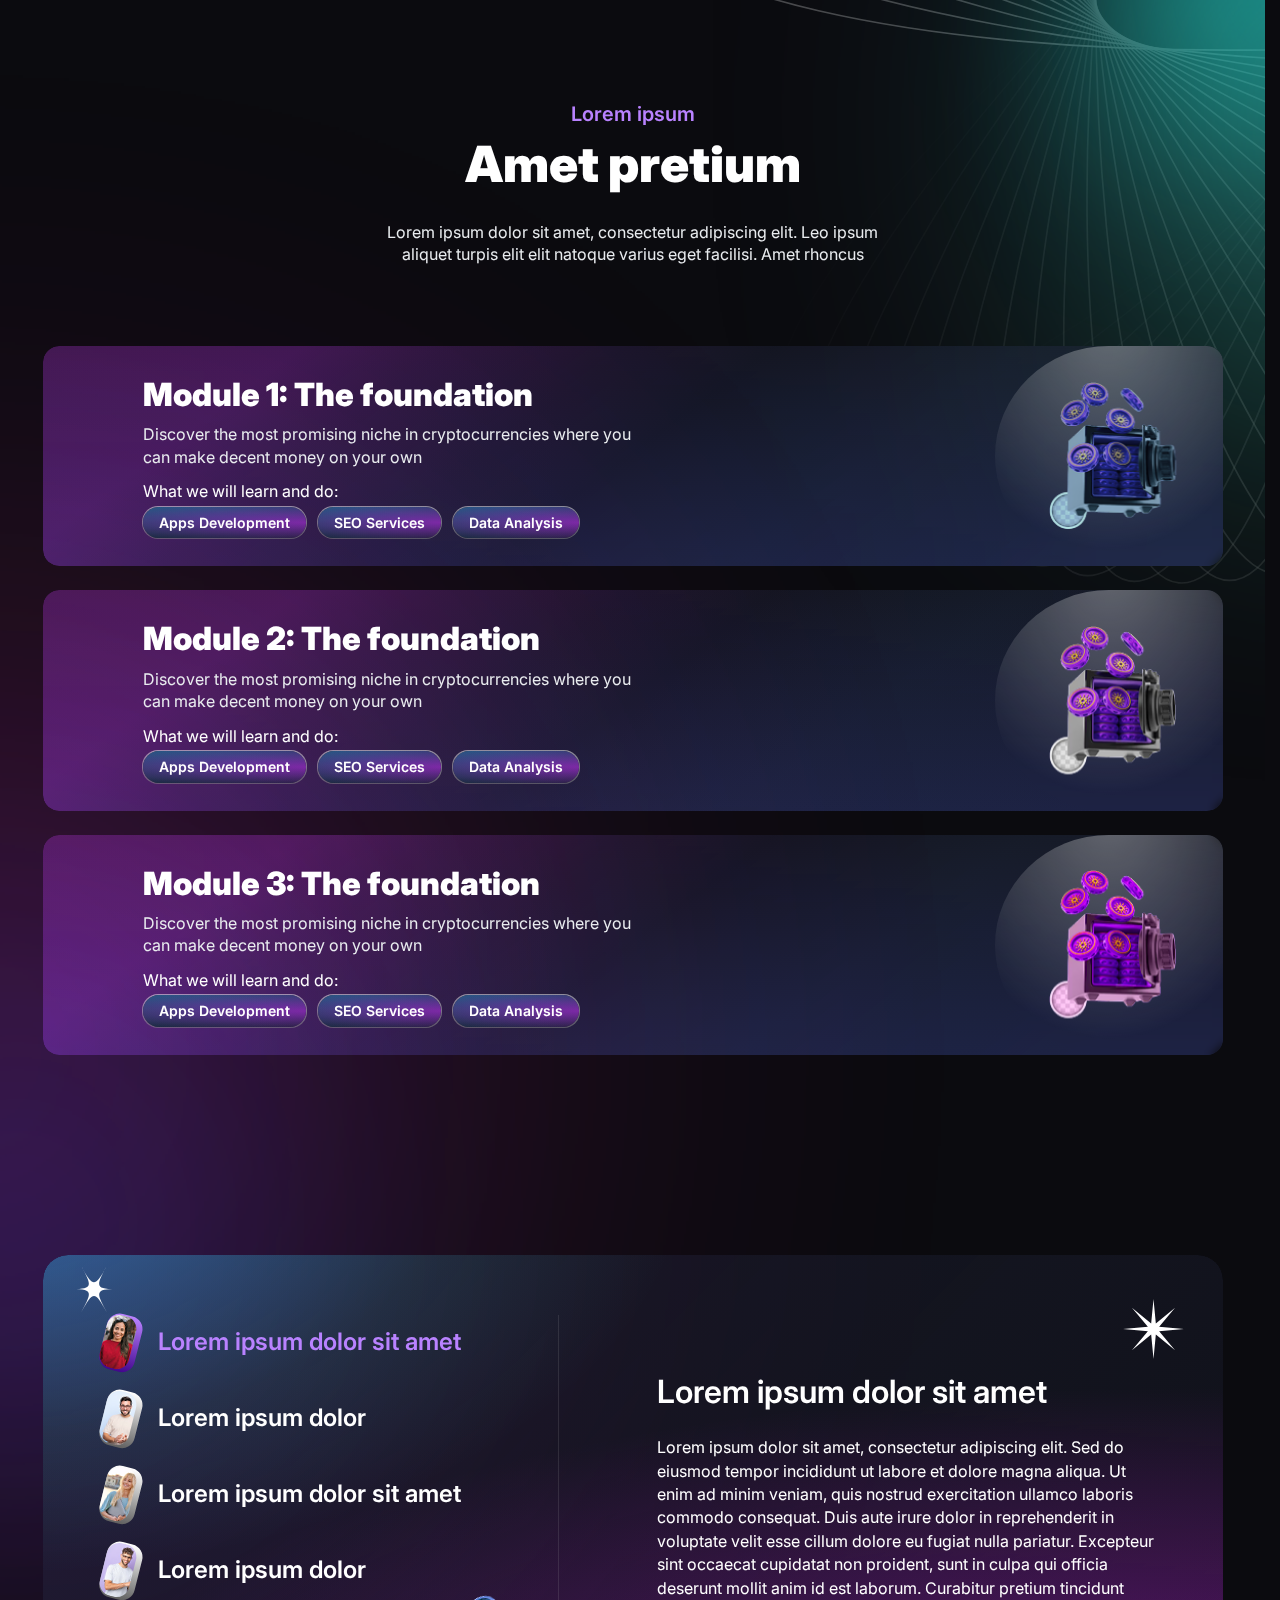
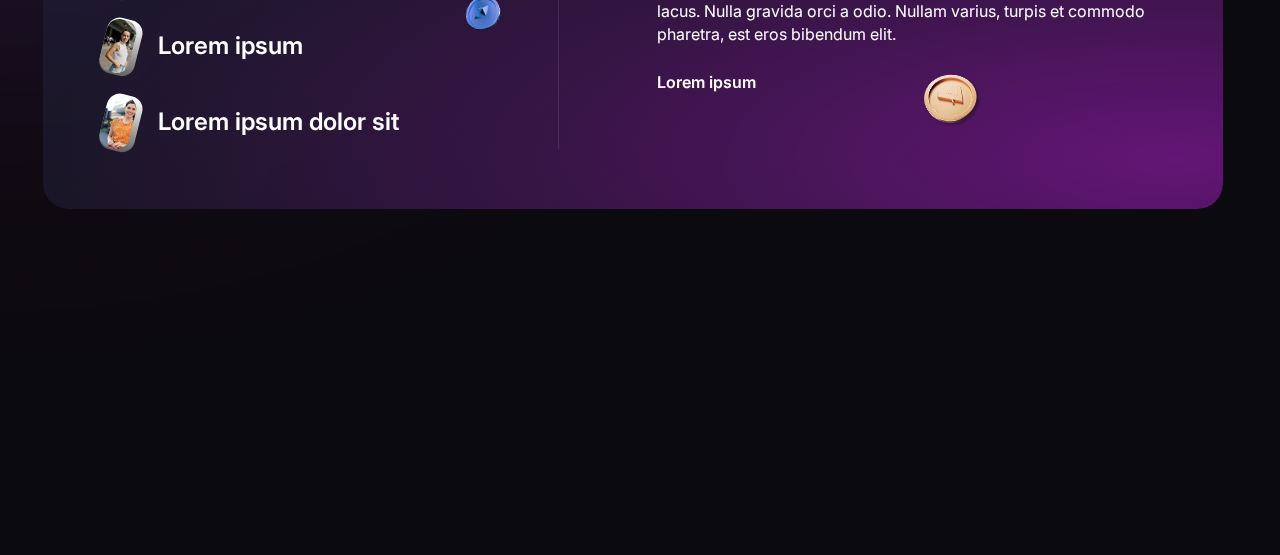
==== commit 158790a4: "finish" ====
--- a/index.html
+++ b/index.html
@@ -9,6 +9,189 @@
   <body>
     <main class="main">
       <section class="modules section">
+        <svg
+          class="modules__looper"
+          viewBox="0 0 767 1483"
+          fill="none"
+          xmlns="http://www.w3.org/2000/svg"
+        >
+          <g opacity="0.5">
+            <path
+              opacity="0.0344828"
+              d="M1263 344.717C1255.95 336.32 1245.35 331.143 1231.49 329.063C1217.61 326.982 1200.53 328.014 1180.65 331.989C1140.88 339.937 1090.1 359.609 1031.76 389.292C915.079 448.649 768.328 547.934 619.178 673.086C470.028 798.237 346.768 925.519 268.051 1030.12C228.688 1082.42 200.498 1129.01 185.765 1166.79C178.398 1185.69 174.415 1202.33 174.055 1216.35C173.695 1230.37 176.953 1241.71 183.999 1250.11C191.045 1258.5 201.646 1263.68 215.512 1265.76C229.386 1267.84 246.466 1266.81 266.351 1262.83C306.119 1254.88 356.894 1235.21 415.241 1205.53C531.919 1146.17 678.671 1046.89 827.821 921.737C976.971 796.585 1100.23 669.303 1178.95 564.705C1218.31 512.399 1246.5 465.811 1261.23 428.027C1268.6 409.135 1272.58 392.494 1272.94 378.469C1273.3 364.452 1270.04 353.113 1263 344.717Z"
+              stroke="#2B2C3B"
+              stroke-width="2"
+            />
+            <path
+              opacity="0.0689655"
+              d="M1221.49 293.79C1213.74 286.04 1202.73 281.806 1188.74 280.942C1174.73 280.079 1157.81 282.596 1138.34 288.288C1099.42 299.672 1050.55 323.695 995.016 358.349C883.955 427.65 746.415 539.348 608.74 677.022C471.065 814.697 359.368 952.237 290.067 1063.3C255.412 1118.84 231.39 1167.7 220.006 1206.63C214.313 1226.09 211.796 1243.01 212.66 1257.02C213.523 1271.01 217.757 1282.02 225.508 1289.77C233.258 1297.53 244.27 1301.76 258.265 1302.62C272.268 1303.49 289.193 1300.97 308.655 1295.28C347.579 1283.89 396.447 1259.87 451.985 1225.22C563.046 1155.92 700.586 1044.22 838.26 906.543C975.935 768.868 1087.63 631.328 1156.93 520.267C1191.59 464.73 1215.61 415.862 1226.99 376.938C1232.69 357.475 1235.2 340.55 1234.34 326.547C1233.48 312.553 1229.24 301.541 1221.49 293.79Z"
+              stroke="#2B2C3B"
+              stroke-width="2"
+            />
+            <path
+              opacity="0.103448"
+              d="M1176.19 246.652C1167.8 239.607 1156.46 236.349 1142.44 236.708C1128.42 237.068 1111.78 241.051 1092.88 248.418C1055.1 263.151 1008.51 291.341 956.206 330.705C851.608 409.421 724.326 532.681 599.174 681.831C474.023 830.981 374.738 977.733 315.38 1094.41C285.698 1152.76 266.026 1203.53 258.078 1243.3C254.103 1263.19 253.071 1280.27 255.152 1294.14C257.231 1308.01 262.409 1318.61 270.806 1325.65C279.202 1332.7 290.541 1335.96 304.558 1335.6C318.583 1335.24 335.224 1331.25 354.116 1323.89C391.9 1309.15 438.488 1280.96 490.794 1241.6C595.392 1162.88 722.674 1039.62 847.826 890.474C972.977 741.324 1072.26 594.572 1131.62 477.894C1161.3 419.548 1180.97 368.772 1188.92 329.004C1192.9 309.119 1193.93 292.039 1191.85 278.165C1189.77 264.299 1184.59 253.698 1176.19 246.652Z"
+              stroke="#2B2C3B"
+              stroke-width="2"
+            />
+            <path
+              opacity="0.137931"
+              d="M1127.45 203.619C1118.47 197.332 1106.89 195.074 1092.96 196.654C1079.02 198.235 1062.79 203.653 1044.61 212.638C1008.26 230.609 964.302 262.752 915.626 306.524C818.286 394.057 702.232 527.942 590.556 687.432C478.879 846.922 392.762 1001.77 343.8 1123.18C319.316 1183.89 304.144 1236.18 299.692 1276.49C297.466 1296.65 297.926 1313.75 301.208 1327.39C304.488 1341.03 310.57 1351.14 319.549 1357.42C328.528 1363.71 340.108 1365.97 354.039 1364.39C367.979 1362.81 384.211 1357.39 402.389 1348.4C438.744 1330.43 482.699 1298.29 531.375 1254.52C628.714 1166.98 744.769 1033.1 856.445 873.609C968.121 714.119 1054.24 559.273 1103.2 437.865C1127.68 377.154 1142.86 324.857 1147.31 284.547C1149.53 264.392 1149.07 247.287 1145.79 233.647C1142.51 220.015 1136.43 209.905 1127.45 203.619Z"
+              stroke="#2B2C3B"
+              stroke-width="2"
+            />
+            <path
+              opacity="0.172414"
+              d="M1075.63 164.976C1066.14 159.495 1054.41 158.256 1040.67 161.044C1026.92 163.834 1011.22 170.646 993.895 181.181C959.244 202.252 918.259 238.104 873.583 285.952C784.243 381.635 680.299 525.125 582.948 693.741C485.597 862.358 413.304 1024.12 375.109 1149.33C356.009 1211.95 345.454 1265.37 344.531 1305.91C344.07 1326.18 346.019 1343.19 350.478 1356.49C354.934 1369.78 361.874 1379.32 371.366 1384.8C380.859 1390.28 392.591 1391.52 406.332 1388.73C420.082 1385.94 435.779 1379.13 453.105 1368.6C487.756 1347.53 528.741 1311.67 573.417 1263.83C662.757 1168.14 766.701 1024.65 864.052 856.037C961.403 687.42 1033.7 525.658 1071.89 400.445C1090.99 337.83 1101.55 284.41 1102.47 243.866C1102.93 223.594 1100.98 206.593 1096.52 193.291C1092.07 179.997 1085.13 170.456 1075.63 164.976Z"
+              stroke="#2B2C3B"
+              stroke-width="2"
+            />
+            <path
+              opacity="0.206897"
+              d="M1021.14 130.977C1011.2 126.345 999.407 126.132 985.961 130.107C972.507 134.085 957.464 142.239 941.122 154.245C908.439 178.255 870.734 217.543 830.399 269.102C749.738 372.209 658.695 524.211 576.411 700.671C494.126 877.13 436.206 1044.58 409.07 1172.64C395.501 1236.68 389.641 1290.82 392.256 1331.29C393.563 1351.53 396.987 1368.29 402.588 1381.16C408.185 1394.01 415.93 1402.91 425.864 1407.54C435.798 1412.18 447.594 1412.39 461.04 1408.41C474.494 1404.44 489.537 1396.28 505.879 1384.28C538.562 1360.26 576.267 1320.98 616.602 1269.42C697.263 1166.31 788.306 1014.31 870.59 837.849C952.875 661.389 1010.79 493.941 1037.93 365.876C1051.5 301.835 1057.36 247.698 1054.75 207.228C1053.44 186.993 1050.01 170.227 1044.41 157.364C1038.82 144.509 1031.07 135.609 1021.14 130.977Z"
+              stroke="#2B2C3B"
+              stroke-width="2"
+            />
+            <path
+              opacity="0.241379"
+              d="M964.374 101.831C954.074 98.0823 942.305 98.8988 929.257 104.031C916.201 109.166 901.925 118.6 886.692 131.984C856.226 158.752 822.089 201.176 786.4 256.055C715.033 365.799 637.585 525.158 570.993 708.118C504.401 891.077 461.295 1062.94 445.424 1192.88C437.488 1257.86 436.368 1312.3 442.501 1352.39C445.567 1372.43 450.438 1388.84 457.139 1401.16C463.836 1413.48 472.327 1421.67 482.627 1425.42C492.927 1429.17 504.696 1428.35 517.745 1423.22C530.801 1418.09 545.076 1408.65 560.309 1395.27C590.775 1368.5 624.913 1326.08 660.601 1271.2C731.968 1161.45 809.417 1002.09 876.008 819.134C942.6 636.175 985.706 464.316 1001.58 334.373C1009.51 269.393 1010.63 214.951 1004.5 174.863C1001.43 154.818 996.563 138.415 989.862 126.089C983.165 113.771 974.674 105.58 964.374 101.831Z"
+              stroke="#2B2C3B"
+              stroke-width="2"
+            />
+            <path
+              opacity="0.275862"
+              d="M905.778 77.7299C895.19 74.893 883.536 76.7322 870.985 82.9818C858.426 89.2351 845.027 99.8777 831.019 114.539C803.002 143.86 772.692 189.098 741.922 246.878C680.391 362.425 617.127 527.928 566.734 715.995C516.342 904.062 488.379 1079.02 483.893 1209.86C481.65 1275.28 485.28 1329.61 494.883 1369.01C499.685 1388.71 505.967 1404.63 513.717 1416.33C521.462 1428.01 530.634 1435.43 541.222 1438.27C551.809 1441.11 563.463 1439.27 576.014 1433.02C588.573 1426.76 601.972 1416.12 615.981 1401.46C643.998 1372.14 674.308 1326.9 705.077 1269.12C766.608 1153.58 829.873 988.072 880.265 800.005C930.658 611.938 958.62 436.976 963.106 306.144C965.349 240.72 961.719 186.388 952.116 146.987C947.315 127.286 941.032 111.369 933.283 99.6744C925.538 87.9864 916.365 80.5668 905.778 77.7299Z"
+              stroke="#2B2C3B"
+              stroke-width="2"
+            />
+            <path
+              opacity="0.310345"
+              d="M845.794 58.8005C835 56.8972 823.551 59.7451 811.592 67.0648C799.626 74.3889 787.206 86.1588 774.528 101.985C749.173 133.636 722.921 181.344 697.305 241.586C646.078 362.056 597.479 532.443 563.67 724.186C529.86 915.93 517.253 1092.66 524.187 1223.39C527.654 1288.76 536.006 1342.57 549.006 1380.98C555.506 1400.19 563.152 1415.5 571.892 1426.47C580.626 1437.44 590.41 1444.03 601.205 1445.94C611.999 1447.84 623.448 1444.99 635.407 1437.67C647.373 1430.35 659.793 1418.58 672.471 1402.75C697.826 1371.1 724.078 1323.39 749.694 1263.15C800.921 1142.68 849.52 972.294 883.329 780.551C917.139 588.807 929.746 412.074 922.812 281.349C919.345 215.979 910.993 162.169 897.993 123.755C891.493 104.547 883.847 89.2392 875.107 78.2643C866.373 67.2958 856.589 60.7039 845.794 58.8005Z"
+              stroke="#2B2C3B"
+              stroke-width="2"
+            />
+            <path
+              opacity="0.344828"
+              d="M784.881 45.1514C773.962 44.1961 762.805 48.031 751.529 56.3652C740.247 64.7043 728.9 77.5119 717.65 94.3827C695.15 128.123 673.156 177.937 652.888 240.183C612.356 364.659 578.792 538.633 561.822 732.594C544.853 926.555 547.697 1103.71 565.998 1233.34C575.15 1298.16 588.159 1351.03 604.458 1388.17C612.608 1406.74 621.559 1421.32 631.221 1431.49C640.878 1441.66 651.2 1447.37 662.119 1448.33C673.038 1449.28 684.196 1445.45 695.471 1437.11C706.753 1428.77 718.1 1415.97 729.351 1399.1C751.85 1365.35 773.844 1315.54 794.113 1253.29C834.645 1128.82 868.209 954.844 885.178 760.884C902.147 566.923 899.304 389.764 881.002 260.141C871.851 195.321 858.841 142.445 842.542 105.309C834.393 86.7414 825.441 72.1578 815.779 61.9863C806.122 51.8208 795.8 46.1067 784.881 45.1514Z"
+              stroke="#2B2C3B"
+              stroke-width="2"
+            />
+            <path
+              opacity="0.37931"
+              d="M723.499 36.8363C712.539 36.8363 701.758 41.629 691.252 50.9142C680.74 60.2048 670.552 73.9528 660.815 91.7399C641.341 127.313 623.773 178.854 609.006 242.63C579.477 370.165 561.204 546.402 561.204 741.104C561.204 935.805 579.477 1112.04 609.006 1239.58C623.773 1303.35 641.341 1354.89 660.815 1390.47C670.552 1408.25 680.74 1422 691.252 1431.29C701.758 1440.58 712.539 1445.37 723.499 1445.37C734.46 1445.37 745.241 1440.58 755.747 1431.29C766.259 1422 776.447 1408.25 786.184 1390.47C805.658 1354.89 823.226 1303.35 837.993 1239.58C867.522 1112.04 885.795 935.805 885.795 741.104C885.795 546.402 867.522 370.165 837.993 242.63C823.226 178.854 805.658 127.313 786.184 91.7399C776.447 73.9528 766.259 60.2048 755.747 50.9142C745.241 41.629 734.46 36.8363 723.499 36.8363Z"
+              stroke="#2B2C3B"
+              stroke-width="2"
+            />
+            <path
+              opacity="0.413793"
+              d="M662.118 33.8852C651.199 34.8405 640.877 40.5546 631.221 50.7201C621.558 60.8916 612.607 75.4752 604.457 94.0432C588.159 131.178 575.149 184.055 565.997 248.874C547.696 378.497 544.852 555.657 561.822 749.618C578.791 943.578 612.355 1117.55 652.887 1242.03C673.155 1304.27 695.149 1354.09 717.649 1387.83C728.899 1404.7 740.247 1417.51 751.529 1425.85C762.804 1434.18 773.961 1438.02 784.88 1437.06C795.8 1436.1 806.121 1430.39 815.778 1420.23C825.441 1410.05 834.392 1395.47 842.541 1376.9C858.84 1339.77 871.85 1286.89 881.002 1222.07C899.303 1092.45 902.147 915.288 885.177 721.328C868.208 527.367 834.644 353.393 794.112 228.917C773.843 166.671 751.85 116.857 729.35 83.1165C718.1 66.2457 706.752 53.4381 695.47 45.099C684.195 36.7648 673.038 32.9299 662.118 33.8852Z"
+              stroke="#2B2C3B"
+              stroke-width="2"
+            />
+            <path
+              opacity="0.448276"
+              d="M601.204 36.2742C590.41 38.1775 580.626 44.7695 571.891 55.7379C563.152 66.7129 555.506 82.0211 549.006 101.229C536.006 139.643 527.654 193.452 524.186 258.823C517.252 389.548 529.86 566.281 563.669 758.025C597.479 949.768 646.078 1120.16 697.305 1240.62C722.921 1300.87 749.173 1348.57 774.528 1380.23C787.205 1396.05 799.626 1407.82 811.592 1415.15C823.551 1422.47 835 1425.31 845.794 1423.41C856.588 1421.51 866.373 1414.91 875.107 1403.95C883.846 1392.97 891.492 1377.66 897.993 1358.46C910.993 1320.04 919.344 1266.23 922.812 1200.86C929.746 1070.14 917.139 893.403 883.329 701.66C849.519 509.916 800.92 339.529 749.694 219.06C724.077 158.817 697.826 111.11 672.471 79.4585C659.793 63.6325 647.373 51.8625 635.407 44.5385C623.448 37.2187 611.999 34.3708 601.204 36.2742Z"
+              stroke="#2B2C3B"
+              stroke-width="2"
+            />
+            <path
+              opacity="0.482759"
+              d="M541.222 43.9434C530.634 46.7803 521.462 54.1999 513.717 65.8879C505.967 77.5827 499.685 93.4991 494.883 113.2C485.28 152.601 481.65 206.934 483.893 272.358C488.379 403.189 516.342 578.151 566.734 766.219C617.127 954.286 680.391 1119.79 741.922 1235.34C772.692 1293.12 803.002 1338.35 831.019 1367.67C845.027 1382.34 858.426 1392.98 870.985 1399.23C883.536 1405.48 895.19 1407.32 905.777 1404.48C916.365 1401.65 925.538 1394.23 933.283 1382.54C941.032 1370.84 947.315 1354.93 952.116 1335.23C961.719 1295.83 965.349 1241.49 963.106 1176.07C958.62 1045.24 930.657 870.276 880.265 682.208C829.873 494.141 766.608 328.638 705.077 213.092C674.307 155.311 643.998 110.073 615.981 80.7522C601.972 66.0912 588.573 55.4486 576.014 49.1953C563.463 42.9457 551.809 41.1065 541.222 43.9434Z"
+              stroke="#2B2C3B"
+              stroke-width="2"
+            />
+            <path
+              opacity="0.517241"
+              d="M482.626 56.7857C472.326 60.5346 463.835 68.7254 457.138 81.0439C450.438 93.3697 445.566 109.773 442.5 129.818C436.368 169.906 437.487 224.348 445.424 289.327C461.295 419.27 504.4 591.129 570.992 774.089C637.584 957.048 715.032 1116.41 786.4 1226.15C822.088 1281.03 856.225 1323.45 886.691 1350.22C901.924 1363.61 916.2 1373.04 929.256 1378.18C942.304 1383.31 954.074 1384.12 964.374 1380.38C974.673 1376.63 983.165 1368.44 989.861 1356.12C996.562 1343.79 1001.43 1327.39 1004.5 1307.34C1010.63 1267.26 1009.51 1212.81 1001.58 1147.83C985.705 1017.89 942.6 846.032 876.008 663.072C809.416 480.113 731.968 320.753 660.6 211.01C624.912 156.131 590.775 113.706 560.309 86.9388C545.076 73.5546 530.8 64.1203 517.744 58.9853C504.696 53.8534 492.926 53.0369 482.626 56.7857Z"
+              stroke="#2B2C3B"
+              stroke-width="2"
+            />
+            <path
+              opacity="0.551724"
+              d="M425.864 74.6681C415.93 79.3004 408.185 88.2002 402.587 101.055C396.986 113.918 393.563 130.684 392.255 150.919C389.64 191.389 395.5 245.527 409.07 309.567C436.206 437.633 494.126 605.081 576.41 781.54C658.695 958 749.737 1110 830.398 1213.11C870.733 1264.67 908.438 1303.96 941.121 1327.97C957.463 1339.97 972.507 1348.13 985.96 1352.1C999.406 1356.08 1011.2 1355.87 1021.14 1351.23C1031.07 1346.6 1038.82 1337.7 1044.41 1324.85C1050.01 1311.98 1053.44 1295.22 1054.74 1274.98C1057.36 1234.51 1051.5 1180.38 1037.93 1116.34C1010.79 988.27 952.874 820.822 870.589 644.362C788.305 467.903 697.263 315.9 616.602 212.794C576.266 161.234 538.561 121.946 505.879 97.9359C489.537 85.9303 474.493 77.7761 461.039 73.7987C447.594 69.8235 435.798 70.0359 425.864 74.6681Z"
+              stroke="#2B2C3B"
+              stroke-width="2"
+            />
+            <path
+              opacity="0.586207"
+              d="M371.366 97.406C361.874 102.886 354.934 112.427 350.478 125.722C346.019 139.024 344.07 156.024 344.531 176.296C345.454 216.84 356.009 270.261 375.109 332.875C413.303 458.088 485.597 619.851 582.948 788.467C680.299 957.084 784.243 1100.57 873.583 1196.26C918.258 1244.1 959.244 1279.96 993.895 1301.03C1011.22 1311.56 1026.92 1318.38 1040.67 1321.16C1054.41 1323.95 1066.14 1322.71 1075.63 1317.23C1085.13 1311.75 1092.07 1302.21 1096.52 1288.92C1100.98 1275.62 1102.93 1258.62 1102.47 1238.34C1101.55 1197.8 1090.99 1144.38 1071.89 1081.76C1033.7 956.551 961.403 794.788 864.052 626.172C766.701 457.555 662.757 314.066 573.417 218.382C528.741 170.534 487.756 134.682 453.105 113.611C435.779 103.076 420.081 96.2638 406.332 93.474C392.591 90.6859 380.859 91.9255 371.366 97.406Z"
+              stroke="#2B2C3B"
+              stroke-width="2"
+            />
+            <path
+              opacity="0.62069"
+              d="M319.549 124.789C310.571 131.076 304.489 141.185 301.208 154.817C297.926 168.458 297.466 185.563 299.692 205.718C304.145 246.027 319.316 298.325 343.8 359.036C392.763 480.443 478.88 635.29 590.556 794.78C702.232 954.27 818.286 1088.15 915.626 1175.69C964.302 1219.46 1008.26 1251.6 1044.61 1269.57C1062.79 1278.56 1079.02 1283.98 1092.96 1285.56C1106.89 1287.14 1118.47 1284.88 1127.45 1278.59C1136.43 1272.31 1142.51 1262.2 1145.79 1248.56C1149.07 1234.92 1149.53 1217.82 1147.31 1197.66C1142.86 1157.36 1127.68 1105.06 1103.2 1044.35C1054.24 922.939 968.121 768.092 856.445 608.602C744.769 449.112 628.715 315.228 531.375 227.695C482.699 183.923 438.745 151.779 402.389 133.809C384.211 124.823 367.98 119.405 354.04 117.825C340.108 116.245 328.528 118.502 319.549 124.789Z"
+              stroke="#2B2C3B"
+              stroke-width="2"
+            />
+            <path
+              opacity="0.655172"
+              d="M270.806 156.557C262.409 163.603 257.231 174.204 255.152 188.07C253.071 201.944 254.103 219.024 258.078 238.909C266.026 278.677 285.698 329.453 315.38 387.799C374.738 504.477 474.023 651.229 599.174 800.379C724.326 949.529 851.608 1072.79 956.206 1151.51C1008.51 1190.87 1055.1 1219.06 1092.88 1233.79C1111.78 1241.16 1128.42 1245.14 1142.44 1245.5C1156.46 1245.86 1167.8 1242.6 1176.19 1235.56C1184.59 1228.51 1189.77 1217.91 1191.85 1204.05C1193.93 1190.17 1192.9 1173.09 1188.92 1153.21C1180.97 1113.44 1161.3 1062.66 1131.62 1004.32C1072.26 887.638 972.977 740.886 847.826 591.736C722.674 442.586 595.392 319.326 490.794 240.61C438.488 201.247 391.9 173.056 354.116 158.323C335.224 150.956 318.583 146.973 304.558 146.613C290.541 146.254 279.202 149.512 270.806 156.557Z"
+              stroke="#2B2C3B"
+              stroke-width="2"
+            />
+            <path
+              opacity="0.689655"
+              d="M225.508 192.436C217.757 200.186 213.523 211.198 212.66 225.193C211.796 239.196 214.313 256.121 220.006 275.583C231.39 314.507 255.413 363.375 290.067 418.913C359.368 529.973 471.065 667.514 608.74 805.188C746.415 942.863 883.955 1054.56 995.016 1123.86C1050.55 1158.52 1099.42 1182.54 1138.35 1193.92C1157.81 1199.61 1174.73 1202.13 1188.74 1201.27C1202.73 1200.4 1213.74 1196.17 1221.49 1188.42C1229.24 1180.67 1233.48 1169.66 1234.34 1155.66C1235.2 1141.66 1232.69 1124.74 1226.99 1105.27C1215.61 1066.35 1191.59 1017.48 1156.93 961.943C1087.63 850.883 975.935 713.343 838.26 575.668C700.586 437.993 563.046 326.295 451.985 256.995C396.447 222.34 347.579 198.318 308.656 186.934C289.193 181.241 272.268 178.724 258.265 179.588C244.271 180.451 233.259 184.685 225.508 192.436Z"
+              stroke="#2B2C3B"
+              stroke-width="2"
+            />
+            <path
+              opacity="0.724138"
+              d="M183.999 232.415C176.953 240.812 173.695 252.151 174.055 266.168C174.415 280.192 178.398 296.834 185.764 315.726C200.498 353.51 228.688 400.098 268.051 452.404C346.768 557.002 470.028 684.284 619.178 809.435C768.328 934.587 915.079 1033.87 1031.76 1093.23C1090.1 1122.91 1140.88 1142.58 1180.65 1150.53C1200.53 1154.51 1217.61 1155.54 1231.49 1153.46C1245.35 1151.38 1255.95 1146.2 1263 1137.8C1270.04 1129.41 1273.3 1118.07 1272.94 1104.05C1272.58 1090.03 1268.6 1073.39 1261.23 1054.49C1246.5 1016.71 1218.31 970.122 1178.95 917.816C1100.23 813.218 976.971 685.936 827.821 560.784C678.671 435.633 531.919 336.347 415.241 276.99C356.894 247.308 306.118 227.636 266.35 219.688C246.466 215.713 229.386 214.681 215.511 216.762C201.646 218.841 191.044 224.019 183.999 232.415Z"
+              stroke="#2B2C3B"
+              stroke-width="2"
+            />
+            <path
+              opacity="0.758621"
+              d="M146.598 275.526C140.311 284.505 138.054 296.085 139.634 310.016C141.214 323.957 146.632 340.188 155.618 358.366C173.588 394.721 205.732 438.676 249.504 487.352C337.037 584.691 470.921 700.746 630.411 812.422C789.901 924.098 944.748 1010.22 1066.16 1059.18C1126.87 1083.66 1179.16 1098.83 1219.47 1103.29C1239.63 1105.51 1256.73 1105.05 1270.37 1101.77C1284.01 1098.49 1294.12 1092.41 1300.4 1083.43C1306.69 1074.45 1308.95 1062.87 1307.37 1048.94C1305.79 1035 1300.37 1018.77 1291.38 1000.59C1273.41 964.233 1241.27 920.279 1197.5 871.603C1109.96 774.263 976.079 658.209 816.589 546.533C657.099 434.856 502.252 348.739 380.845 299.777C320.133 275.293 267.836 260.122 227.527 255.669C207.372 253.443 190.266 253.903 176.626 257.185C162.994 260.466 152.885 266.547 146.598 275.526Z"
+              stroke="#2B2C3B"
+              stroke-width="2"
+            />
+            <path
+              opacity="0.793103"
+              d="M113.586 321.713C108.106 331.206 106.866 342.938 109.654 356.679C112.444 370.428 119.256 386.126 129.792 403.451C150.862 438.103 186.714 479.088 234.562 523.764C330.246 613.104 473.735 717.048 642.352 814.399C810.968 911.75 972.731 984.043 1097.94 1022.24C1160.56 1041.34 1213.98 1051.89 1254.52 1052.82C1274.8 1053.28 1291.8 1051.33 1305.1 1046.87C1318.39 1042.41 1327.93 1035.47 1333.41 1025.98C1338.89 1016.49 1340.13 1004.76 1337.35 991.014C1334.56 977.265 1327.74 961.568 1317.21 944.242C1296.14 909.591 1260.28 868.605 1212.44 823.93C1116.75 734.59 973.264 630.646 804.647 533.295C636.031 435.944 474.268 363.65 349.055 325.456C286.441 306.356 233.02 295.801 192.476 294.878C172.204 294.417 155.204 296.366 141.902 300.825C128.607 305.281 119.067 312.221 113.586 321.713Z"
+              stroke="#2B2C3B"
+              stroke-width="2"
+            />
+            <path
+              opacity="0.827586"
+              d="M85.2162 370.58C80.5839 380.514 80.3715 392.31 84.3467 405.756C88.3242 419.21 96.4784 434.253 108.484 450.595C132.494 483.278 171.782 520.983 223.342 561.318C326.448 641.979 478.451 733.022 654.91 815.306C831.37 897.59 998.818 955.51 1126.88 982.646C1190.92 996.216 1245.06 1002.08 1285.53 999.461C1305.77 998.154 1322.53 994.73 1335.4 989.129C1348.25 983.532 1357.15 975.787 1361.78 965.853C1366.41 955.919 1366.63 944.123 1362.65 930.677C1358.67 917.223 1350.52 902.179 1338.51 885.838C1314.5 853.155 1275.22 815.45 1223.66 775.114C1120.55 694.454 968.548 603.411 792.088 521.127C615.629 438.842 448.181 380.922 320.115 353.786C256.075 340.216 201.938 334.357 161.467 336.972C141.232 338.279 124.466 341.702 111.603 347.303C98.7482 352.901 89.8484 360.646 85.2162 370.58Z"
+              stroke="#2B2C3B"
+              stroke-width="2"
+            />
+            <path
+              opacity="0.862069"
+              d="M61.7052 421.712C57.9563 432.012 58.7729 443.781 63.9048 456.829C69.0397 469.885 78.474 484.161 91.8582 499.394C118.626 529.86 161.05 563.997 215.929 599.686C325.673 671.053 485.032 748.501 667.992 815.093C850.951 881.685 1022.81 924.791 1152.75 940.662C1217.73 948.598 1272.17 949.717 1312.26 943.585C1332.31 940.519 1348.71 935.648 1361.04 928.947C1373.36 922.25 1381.55 913.759 1385.29 903.459C1389.04 893.159 1388.23 881.39 1383.1 868.341C1377.96 855.285 1368.53 841.01 1355.14 825.776C1328.37 795.311 1285.95 761.173 1231.07 725.485C1121.33 654.118 961.968 576.669 779.008 510.078C596.049 443.486 424.19 400.38 294.247 384.509C229.267 376.572 174.825 375.453 134.737 381.585C114.692 384.652 98.2892 389.523 85.9634 396.224C73.6449 402.921 65.4541 411.412 61.7052 421.712Z"
+              stroke="#2B2C3B"
+              stroke-width="2"
+            />
+            <path
+              opacity="0.896552"
+              d="M43.2299 474.677C40.393 485.264 42.2322 496.918 48.4818 509.469C54.7351 522.028 65.3777 535.427 80.0387 549.436C109.36 577.452 154.598 607.762 212.378 638.532C327.925 700.063 493.428 763.327 681.495 813.72C869.562 864.112 1044.52 892.075 1175.36 896.561C1240.78 898.804 1295.11 895.174 1334.51 885.571C1354.21 880.77 1370.13 874.487 1381.83 866.737C1393.51 858.992 1400.93 849.82 1403.77 839.232C1406.61 828.645 1404.77 816.991 1398.52 804.44C1392.26 791.881 1381.62 778.482 1366.96 764.473C1337.64 736.456 1292.4 706.147 1234.62 675.377C1119.08 613.846 953.572 550.581 765.505 500.189C577.438 449.797 402.476 421.834 271.644 417.348C206.22 415.105 151.888 418.735 112.487 428.338C92.7856 433.139 76.8692 439.422 65.1744 447.172C53.4864 454.916 46.0668 464.089 43.2299 474.677Z"
+              stroke="#2B2C3B"
+              stroke-width="2"
+            />
+            <path
+              opacity="0.931035"
+              d="M29.9324 529.028C28.029 539.822 30.8769 551.271 38.1967 563.23C45.5207 575.196 57.2907 587.617 73.1167 600.294C104.768 625.649 152.476 651.901 212.718 677.517C333.187 728.744 503.574 777.343 695.318 811.153C887.062 844.962 1063.79 857.57 1194.52 850.636C1259.89 847.168 1313.7 838.816 1352.11 825.816C1371.32 819.316 1386.63 811.67 1397.6 802.931C1408.57 794.196 1415.17 784.412 1417.07 773.618C1418.97 762.823 1416.12 751.374 1408.8 739.415C1401.48 727.449 1389.71 715.029 1373.88 702.351C1342.23 676.996 1294.53 650.745 1234.28 625.128C1113.81 573.902 943.426 525.303 751.683 491.493C559.939 457.683 383.206 445.076 252.481 452.01C187.11 455.478 133.301 463.829 94.8869 476.829C75.6793 483.33 60.3711 490.976 49.3961 499.715C38.4277 508.449 31.8357 518.234 29.9324 529.028Z"
+              stroke="#2B2C3B"
+              stroke-width="2"
+            />
+            <path
+              opacity="0.965517"
+              d="M21.9132 584.313C20.9578 595.232 24.7927 606.39 33.1269 617.665C41.466 628.947 54.2737 640.295 71.1445 651.545C104.885 674.044 154.699 696.038 216.945 716.307C341.421 756.839 515.395 790.403 709.356 807.372C903.316 824.341 1080.48 821.498 1210.1 803.196C1274.92 794.045 1327.79 781.035 1364.93 764.736C1383.5 756.587 1398.08 747.636 1408.25 737.973C1418.42 728.316 1424.13 717.994 1425.09 707.075C1426.04 696.156 1422.21 684.999 1413.87 673.723C1405.54 662.441 1392.73 651.094 1375.86 639.844C1342.12 617.344 1292.3 595.35 1230.06 575.082C1105.58 534.55 931.606 500.986 737.646 484.016C543.685 467.047 366.525 469.891 236.902 488.192C172.083 497.344 119.206 510.353 82.0711 526.652C63.5031 534.802 48.9195 543.753 38.748 553.415C28.5825 563.072 22.8685 573.394 21.9132 584.313Z"
+              stroke="#2B2C3B"
+              stroke-width="2"
+            />
+            <path
+              d="M19.2318 640.063C19.2318 651.024 24.0245 661.804 33.3097 672.311C42.6003 682.823 56.3483 693.011 74.1354 702.748C109.709 722.221 161.25 739.79 225.025 754.556C352.56 784.085 528.798 802.358 723.499 802.358C918.201 802.358 1094.44 784.085 1221.97 754.556C1285.75 739.79 1337.29 722.221 1372.86 702.748C1390.65 693.011 1404.4 682.823 1413.69 672.311C1422.97 661.804 1427.77 651.024 1427.77 640.063C1427.77 629.102 1422.97 618.322 1413.69 607.816C1404.4 597.303 1390.65 587.115 1372.86 577.378C1337.29 557.905 1285.75 540.336 1221.97 525.57C1094.44 496.041 918.201 477.768 723.499 477.768C528.798 477.768 352.56 496.041 225.025 525.57C161.25 540.336 109.709 557.905 74.1354 577.378C56.3483 587.115 42.6003 597.303 33.3097 607.816C24.0245 618.322 19.2318 629.102 19.2318 640.063Z"
+              stroke="#2B2C3B"
+              stroke-width="2"
+            />
+          </g>
+        </svg>
+        <div class="modules__glow"></div>
         <div class="modules__inner">
           <div class="container">
             <div class="modules__text">
@@ -180,10 +363,46 @@
         </div>
       </section>
       <section class="speakers section">
+        <div class="speakers__glow"></div>
         <div class="container">
           <div class="speakers__inner">
+            <div class="speakers__parts hidden-tablet">
+              <svg
+                class="speakers__star1"
+                viewBox="0 0 52 48"
+                fill="none"
+                xmlns="http://www.w3.org/2000/svg"
+              >
+                <path
+                  d="M38.9719 0.611328C32.8095 11.7445 29.4048 17.2963 25.9719 17.2963C22.539 17.2963 19.1342 11.7445 13 0.611328C19.1342 11.7445 22.0606 17.6195 20.3442 20.7038C18.6277 23.7882 12.2965 24.1113 0 24.1113C12.7468 24.1113 19.0779 24.4345 20.513 27.842C21.8636 31.0145 18.9372 36.8601 13 47.6113C19.1623 36.4782 22.5671 30.9263 26 30.9263C29.4329 30.9263 32.8377 36.4782 39 47.6113C32.4719 35.7732 29.6017 29.8982 32.0216 26.9607C34.1602 24.3757 40.4632 24.1113 52 24.1113C39 24.1113 32.6688 23.7588 31.4026 20.1457C30.2489 16.9145 33.1753 11.0982 38.9719 0.611328Z"
+                  fill="white"
+                />
+              </svg>
+              <svg
+                class="speakers__star2"
+                viewBox="0 0 61 60"
+                fill="none"
+                xmlns="http://www.w3.org/2000/svg"
+              >
+                <path
+                  d="M30.5 0L32.8344 24.4567L52.0668 8.7868L36.1357 27.7039L61 30L36.1357 32.2961L52.0668 51.2132L32.8344 35.5433L30.5 60L28.1656 35.5433L8.93324 51.2132L24.8643 32.2961L0 30L24.8643 27.7039L8.93324 8.7868L28.1656 24.4567L30.5 0Z"
+                  fill="white"
+                />
+              </svg>
+              <img
+                src="./public/images/people/coin-silver.png"
+                alt=""
+                class="speakers__coin speakers__coin--silver"
+              />
+              <img
+                src="./public/images/people/coin-gold.png"
+                alt=""
+                class="speakers__coin speakers__coin--golden"
+              />
+            </div>
             <div class="speakers__people">
               <div class="speakers__person">
+                <div class="speakers__person-bg"></div>
                 <div class="speakers__person-text">
                   <button
                     class="speakers__person-info speakers__person-info--active"
@@ -241,6 +460,8 @@
                 </div>
               </div>
               <div class="speakers__person">
+                <div class="speakers__person-bg"></div>
+
                 <div class="speakers__person-text">
                   <button class="speakers__person-info" data-id="2">
                     <div class="speakers__person-top">
@@ -293,6 +514,8 @@
                 </div>
               </div>
               <div class="speakers__person">
+                <div class="speakers__person-bg"></div>
+
                 <div class="speakers__person-text">
                   <button class="speakers__person-info" data-id="3">
                     <div class="speakers__person-top">
@@ -347,6 +570,8 @@
                 </div>
               </div>
               <div class="speakers__person">
+                <div class="speakers__person-bg"></div>
+
                 <div class="speakers__person-text">
                   <button class="speakers__person-info" data-id="4">
                     <div class="speakers__person-top">
@@ -399,6 +624,8 @@
                 </div>
               </div>
               <div class="speakers__person">
+                <div class="speakers__person-bg"></div>
+
                 <div class="speakers__person-text">
                   <button class="speakers__person-info" data-id="5">
                     <div class="speakers__person-top">
@@ -451,6 +678,8 @@
                 </div>
               </div>
               <div class="speakers__person">
+                <div class="speakers__person-bg"></div>
+
                 <div class="speakers__person-text">
                   <button class="speakers__person-info" data-id="6">
                     <div class="speakers__person-top">
@@ -505,7 +734,7 @@
                 </div>
               </div>
             </div>
-
+            <div class="speakers__gap"></div>
             <div class="speakers__content hidden-tablet">
               <div
                 id="person1"
--- a/styles/style.css
+++ b/styles/style.css
@@ -346,6 +346,68 @@
   background: radial-gradient(144.5% 66.64% at 102% 50%, rgba(223, 29, 255, 0.5), rgba(72, 205, 255, 0) 100%), radial-gradient(306.79% 166.09% at -5% -17%, rgba(61, 165, 245, 0.5), rgba(62, 69, 238, 0) 100%), linear-gradient(135deg, rgba(41, 46, 75, 0.38) 0%, rgba(41, 46, 75, 0.18) 100%, rgba(48, 58, 120, 0.5) 100%);
 }
 
+.modules {
+  position: relative;
+  overflow: hidden;
+}
+.modules__inner {
+  position: relative;
+  overflow: hidden;
+}
+.modules__looper {
+  position: absolute;
+  right: 0;
+  top: 0;
+  transform: translate(0%, -50%);
+  width: 50%;
+  z-index: -1;
+  opacity: 50%;
+}
+@media (max-width: 1024px) {
+  .modules__looper {
+    width: 80%;
+  }
+}
+.modules__glow {
+  position: absolute;
+  right: 0;
+  top: 0;
+  z-index: -1;
+}
+.modules__glow::before {
+  content: "";
+  position: absolute;
+  background: linear-gradient(180deg, rgba(24, 255, 159, 0), #17ffe3);
+  right: -162px;
+  top: -300px;
+  width: 286px;
+  height: 406px;
+  filter: blur(100px);
+}
+@media (max-width: 1024px) {
+  .modules__glow::before {
+    transform: rotateZ(180deg);
+    width: 350px;
+    top: -175px;
+    right: 0;
+  }
+}
+.modules__glow::after {
+  content: "";
+  position: absolute;
+  background: linear-gradient(180deg, #2c4982, #2cd095);
+  right: -317px;
+  top: -130px;
+  width: 428px;
+  height: 470px;
+  filter: blur(200px);
+  border-radius: 50%;
+}
+@media (max-width: 1024px) {
+  .modules__glow::after {
+    display: none;
+  }
+}
 .modules__text {
   text-align: center;
   max-width: 500px;
@@ -523,6 +585,25 @@
 .modules__card-btn {
   flex-shrink: 0;
   align-items: center;
+  position: relative;
+}
+.modules__card-btn::before, .modules__card-btn::after {
+  content: "";
+  position: absolute;
+  top: -1px;
+  left: -1px;
+  right: -1px;
+  bottom: -1px;
+  z-index: -1;
+  border-radius: inherit;
+}
+.modules__card-btn::before {
+  background: linear-gradient(180deg, #ffffff, #8a8a8a);
+  opacity: 0.5;
+}
+.modules__card-btn::after {
+  inset: 0;
+  background: var(--bg);
 }
 @media (max-width: 550px) {
   .modules__card-btn {
@@ -549,6 +630,87 @@
   }
 }
 
+.speakers {
+  overflow-x: hidden;
+}
+.speakers__parts {
+  position: absolute;
+  width: 100%;
+  height: 100%;
+  top: 0;
+  left: 0;
+}
+.speakers__star1 {
+  position: absolute;
+  width: 52px;
+  top: 10px;
+  left: 25px;
+}
+.speakers__star2 {
+  position: absolute;
+  width: 61px;
+  top: 44px;
+  right: 39px;
+}
+.speakers__coin {
+  position: absolute;
+}
+.speakers__coin--silver {
+  transform: rotateZ(10deg);
+  width: 68px;
+  top: 323px;
+  left: 407px;
+}
+.speakers__coin--golden {
+  width: 104px;
+  top: 393px;
+  right: 217px;
+  transform: rotateZ(-47deg);
+  filter: drop-shadow(0px 4px 4px 0px rgba(0, 0, 0, 0.2078431373));
+}
+.speakers__glow {
+  position: absolute;
+  width: 100%;
+  height: 100%;
+  z-index: -1;
+}
+.speakers__glow::before {
+  content: "";
+  position: absolute;
+  width: 275px;
+  height: 464px;
+  top: -115px;
+  left: -120px;
+  transform: translate(0%, -50%);
+  background: linear-gradient(180deg, rgba(24, 74, 255, 0), #174aff);
+  filter: blur(200px);
+  z-index: -1;
+  opacity: 0.8;
+}
+@media (max-width: 550px) {
+  .speakers__glow::before {
+    left: -230px;
+  }
+}
+.speakers__glow::after {
+  content: "";
+  position: absolute;
+  width: 574px;
+  height: 681px;
+  background: linear-gradient(180deg, rgba(0, 195, 255, 0), #ff29c3);
+  filter: blur(350px);
+  top: -655px;
+  left: -315px;
+  opacity: 0.8;
+}
+@media (max-width: 550px) {
+  .speakers__glow::after {
+    width: 413px;
+    height: 413px;
+    top: -350px;
+    left: -240px;
+  }
+}
 .speakers__inner {
   display: flex;
   justify-content: space-between;
@@ -582,11 +744,19 @@
     display: none;
   }
 }
+.speakers__gap {
+  width: 1px;
+  align-self: stretch;
+  background: #b5b5b5;
+  opacity: 0.15;
+}
 .speakers__people {
   display: flex;
   flex-direction: column;
   gap: 22px;
   flex-shrink: 0;
+  position: relative;
+  z-index: 1;
 }
 @media (max-width: 1024px) {
   .speakers__people {
@@ -596,11 +766,13 @@
 .speakers__person {
   --arrow-width: 25px;
   position: relative;
+  z-index: 2;
 }
 @media (max-width: 1024px) {
   .speakers__person {
     border-radius: 25px;
     padding: 25px;
+    background: var(--bg);
   }
 }
 .speakers__person-top {
@@ -610,11 +782,14 @@
 }
 .speakers__person-text {
   flex-grow: 1;
+  z-index: 2;
+  position: relative;
 }
 .speakers__person-arrow {
   width: var(--arrow-width);
   height: auto;
   display: block;
+  transition: transform 0.3s ease-in-out;
 }
 .speakers__person-arrow path {
   fill: var(--gray-0);
@@ -636,24 +811,43 @@
 .speakers__person-content-hide {
   overflow: hidden;
 }
-.speakers__person::after {
-  content: "";
+.speakers__person-bg {
   display: none;
   position: absolute;
   top: 0;
   left: 0;
   width: 100%;
   height: 100%;
+  background: radial-gradient(192.85% 120.55% at 87% 110%, rgba(223, 29, 255, 0.4), rgba(72, 205, 255, 0) 100%), radial-gradient(95.6% 79.4% at -5% -17%, rgba(61, 165, 245, 0.5), rgba(62, 238, 227, 0.1) 58.6%, rgba(62, 69, 238, 0) 94.1%), linear-gradient(135deg, rgba(41, 46, 75, 0.38) 0%, rgba(41, 46, 75, 0.18) 100%, rgba(48, 58, 120, 0.5) 100%);
+  border-radius: 24.5px;
+  z-index: 1;
+}
+@media (max-width: 1024px) {
+  .speakers__person-bg {
+    display: block;
+  }
+}
+.speakers__person::after, .speakers__person::before {
+  content: "";
+  display: none;
+  position: absolute;
+  z-index: -1;
+  border-radius: inherit;
+}
+@media (max-width: 1024px) {
+  .speakers__person::after, .speakers__person::before {
+    display: block;
+  }
+}
+.speakers__person::after {
+  inset: 0px;
+  background: var(--bg);
+}
+.speakers__person::before {
+  inset: -2px;
   -webkit-backdrop-filter: blur(104.8px);
           backdrop-filter: blur(104.8px);
-  background: radial-gradient(109.04% 120.55% at 87% 110%, rgba(223, 29, 255, 0.4), rgba(72, 205, 255, 0) 100%), radial-gradient(52.35% 79.4% at -5% -17%, rgba(61, 165, 245, 0.5), rgba(62, 238, 227, 0.1) 58.6%, rgba(62, 69, 238, 0) 94.1%), linear-gradient(135deg, rgba(41, 46, 75, 0.38) 0%, rgba(41, 46, 75, 0.18) 100%, rgba(48, 58, 120, 0.5) 100%);
-  z-index: -1;
-  border-radius: inherit;
-}
-@media (max-width: 1024px) {
-  .speakers__person::after {
-    display: block;
-  }
+  background: radial-gradient(192.85% 120.55% at 87% 110%, rgba(255, 0, 255, 0.7), rgba(72, 205, 255, 0.2) 100%), radial-gradient(95.6% 79.4% at -5% -17%, rgba(0, 132, 255, 0.7), rgba(0, 255, 212, 0.3) 58.6%, rgba(62, 69, 238, 0.2) 94.1%), linear-gradient(135deg, rgba(60, 70, 130, 0.5) 0%, rgba(60, 70, 130, 0.3) 100%, rgba(70, 80, 180, 0.6) 100%);
 }
 .speakers__person-info {
   --open: 0;
@@ -682,6 +876,9 @@
 .speakers__person-info--active ~ .speakers__person-content {
   grid-template-rows: 1fr;
 }
+.speakers__person-info--active .speakers__person-arrow {
+  transform: rotateZ(180deg);
+}
 .speakers__person-img {
   position: relative;
   transform: rotateZ(14deg);
@@ -721,6 +918,8 @@
   text-align: left;
 }
 .speakers__content {
+  position: relative;
+  z-index: 1;
   display: flex;
   align-items: center;
   justify-content: center;
